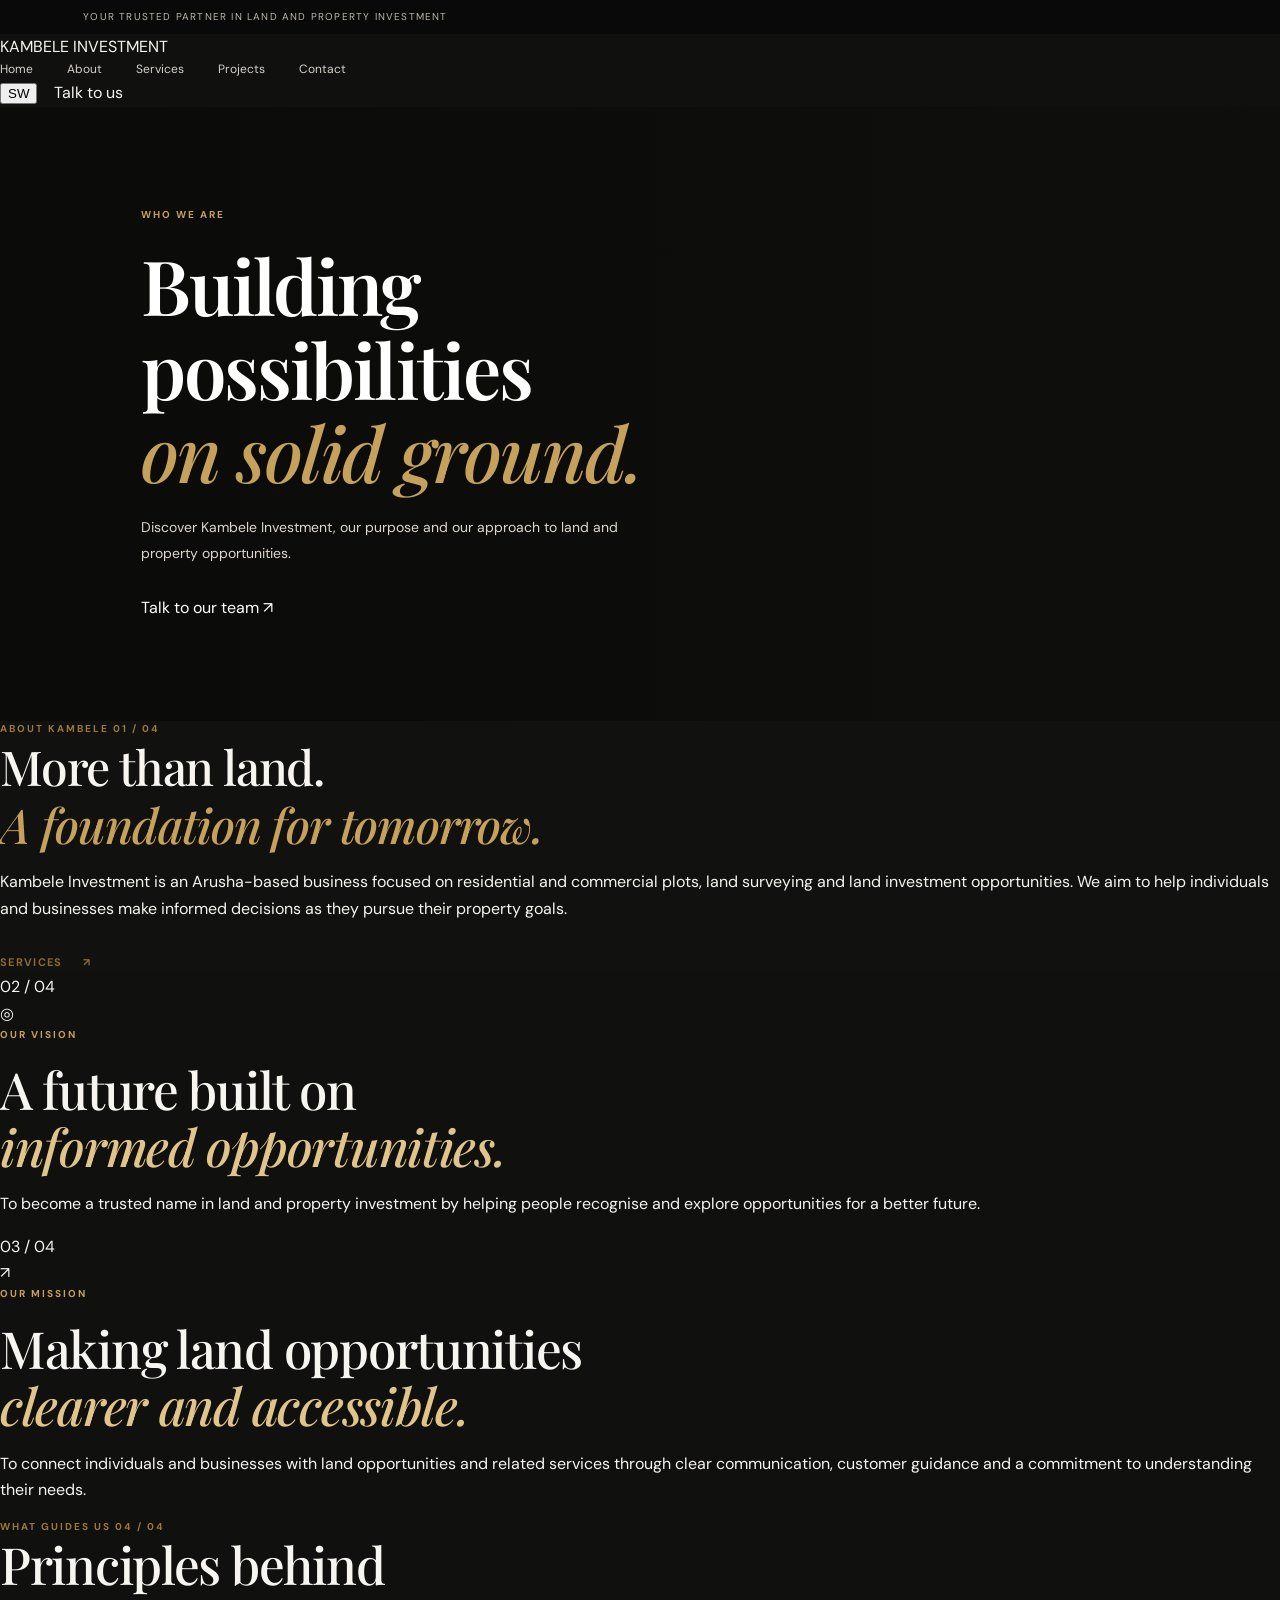
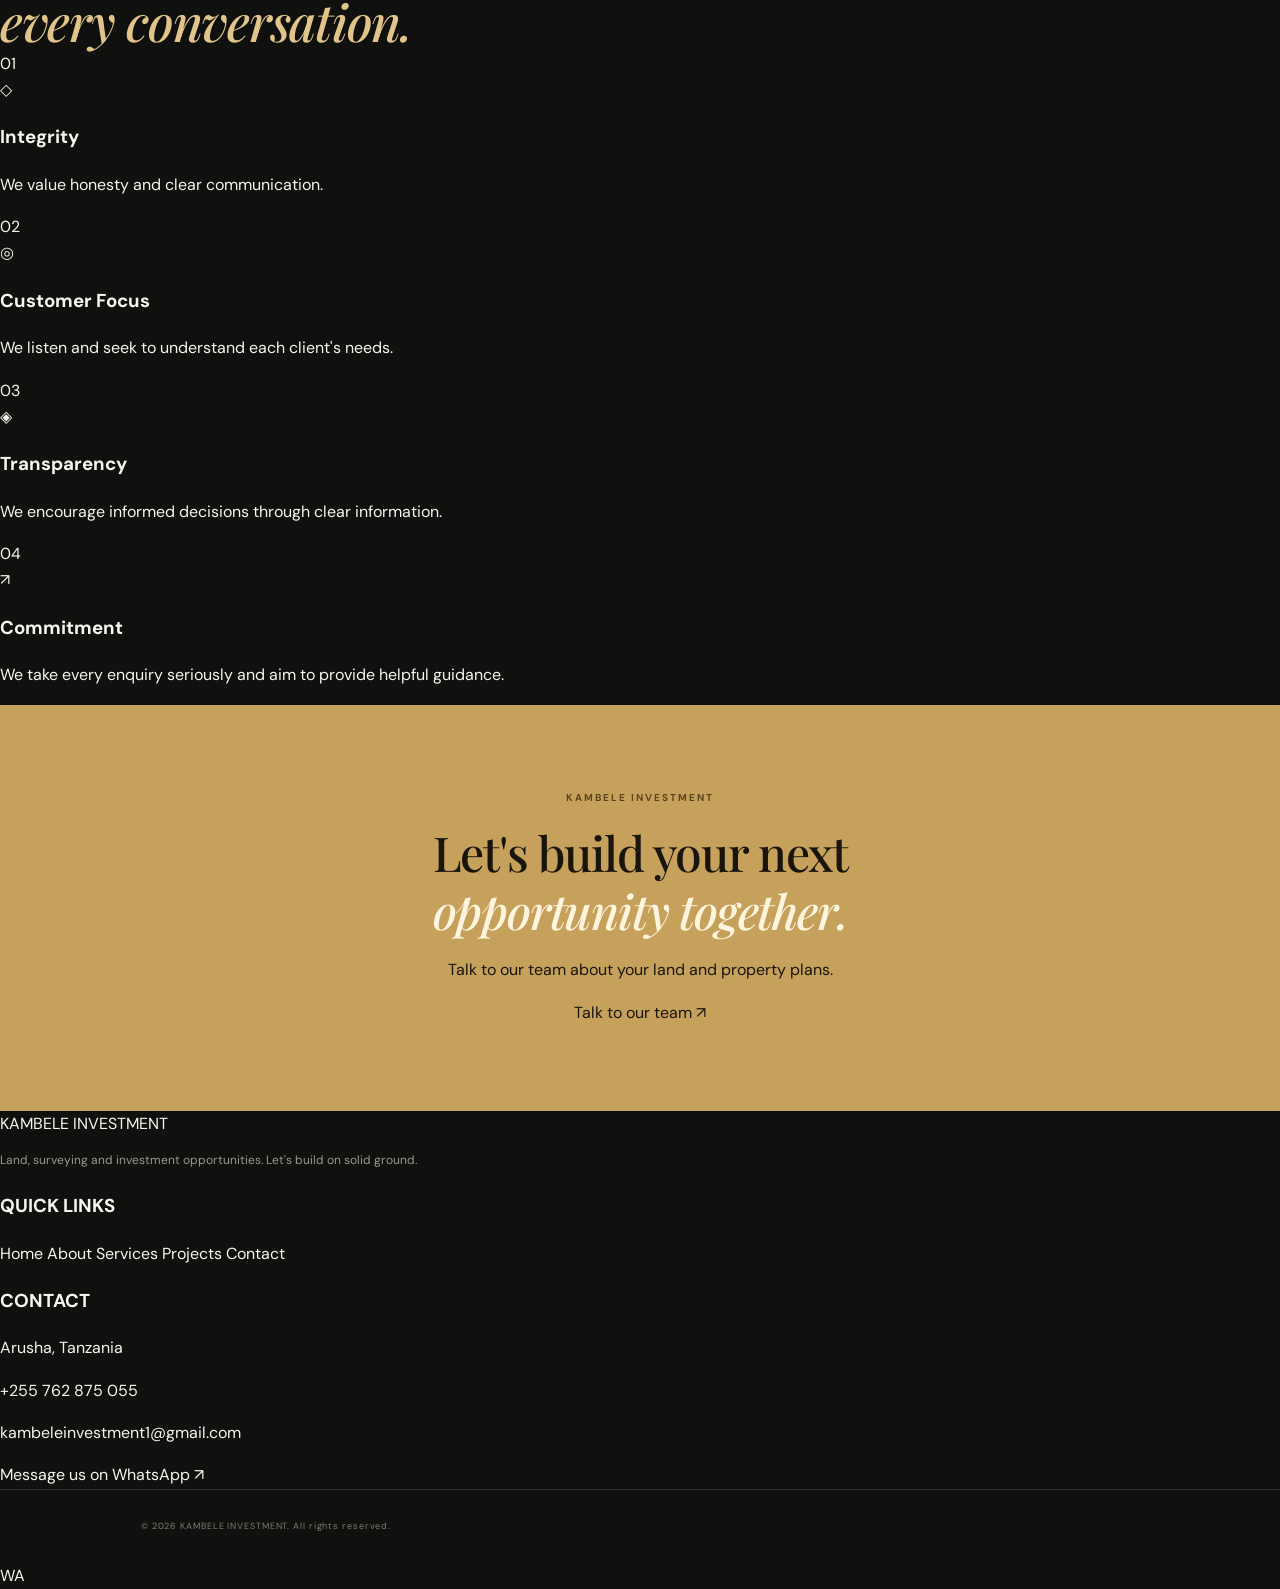
==== about.html @ 919b50ea "Create about.html" ====
<!DOCTYPE html>
<html lang="en">
<head>
  <meta charset="UTF-8">
  <meta name="viewport" content="width=device-width, initial-scale=1.0">

  <title>About Us | Kambele Investment</title>
  <meta name="description" content="Learn about Kambele Investment, our vision, mission and values in land and property investment in Tanzania.">

  <link rel="preconnect" href="https://fonts.googleapis.com">
  <link rel="preconnect" href="https://fonts.gstatic.com" crossorigin>
  <link href="https://fonts.googleapis.com/css2?family=DM+Sans:wght@400;500;600;700&family=Playfair+Display:ital,wght@0,500;0,600;0,700;1,500;1,600&display=swap" rel="stylesheet">

  <link rel="stylesheet" href="style.css">
</head>

<body>

  <!-- ANNOUNCEMENT -->
  <div class="announcement">
    <p data-i18n="announcement">Your trusted partner in land and property investment</p>
  </div>

  <!-- HEADER -->
  <header class="header">
    <div class="container header-inner">

      <a href="index.html" class="logo">
        KAMBELE<span> INVESTMENT</span>
      </a>

      <button class="menu-toggle" aria-label="Open navigation" aria-expanded="false">
        <span></span>
        <span></span>
        <span></span>
      </button>

      <nav class="nav">
        <a href="index.html" data-i18n="navHome">Home</a>
        <a href="about.html" class="active" data-i18n="navAbout">About</a>
        <a href="services.html" data-i18n="navServices">Services</a>
        <a href="projects.html" data-i18n="navProjects">Projects</a>
        <a href="contact.html" data-i18n="navContact">Contact</a>
      </nav>

      <div class="header-actions">
        <button id="languageToggle" class="language-toggle">SW</button>
        <a href="https://wa.me/255762875055" class="btn btn-gold" data-i18n="headerCta">Talk to us</a>
      </div>

    </div>
  </header>


  <main>

    <!-- ABOUT HERO -->
    <section class="projects-hero about-hero">
      <div class="projects-hero-overlay"></div>

      <div class="projects-hero-content">
        <p class="gold-label" data-i18n="aboutHeroLabel">WHO WE ARE</p>

        <h1 data-i18n="aboutHeroTitle">
          Building possibilities<br><em>on solid ground.</em>
        </h1>

        <p data-i18n="aboutHeroText">
          Discover Kambele Investment, our purpose and our approach to land and property opportunities.
        </p>

        <a href="#about-intro" class="btn btn-gold" data-i18n="aboutCtaButton">
          Talk to our team ↗
        </a>
      </div>
    </section>


    <!-- INTRODUCTION -->
    <section class="projects-intro about-intro" id="about-intro">
      <div class="container">

        <div class="section-kicker">
          <span data-i18n="aboutIntroLabel">ABOUT KAMBELE</span>
          <span>01 / 04</span>
        </div>

        <div class="about-intro-grid">

          <div class="about-intro-heading">
            <h2 data-i18n="aboutIntroTitle">
              More than land.<br><em>A foundation for tomorrow.</em>
            </h2>
          </div>

          <div class="about-intro-copy">
            <p data-i18n="aboutIntroText">
              Kambele Investment is an Arusha-based business focused on residential and commercial plots, land surveying and land investment opportunities. We aim to help individuals and businesses make informed decisions as they pursue their property goals.
            </p>

            <a href="services.html" class="text-link">
              <span data-i18n="navServices">Explore our services</span> ↗
            </a>
          </div>

        </div>
      </div>
    </section>


    <!-- VISION & MISSION -->
    <section class="about-purpose">
      <div class="container">

        <div class="about-purpose-grid">

          <article class="about-purpose-card vision-card">
            <span class="about-number">02 / 04</span>

            <div class="about-icon">◎</div>

            <p class="gold-label" data-i18n="aboutVisionLabel">OUR VISION</p>

            <h2 data-i18n="aboutVisionTitle">
              A future built on<br><em>informed opportunities.</em>
            </h2>

            <p data-i18n="aboutVisionText">
              To become a trusted name in land and property investment by helping people recognise and explore opportunities for a better future.
            </p>
          </article>


          <article class="about-purpose-card mission-card">
            <span class="about-number">03 / 04</span>

            <div class="about-icon">↗</div>

            <p class="gold-label" data-i18n="aboutMissionLabel">OUR MISSION</p>

            <h2 data-i18n="aboutMissionTitle">
              Making land opportunities<br><em>clearer and accessible.</em>
            </h2>

            <p data-i18n="aboutMissionText">
              To connect individuals and businesses with land opportunities and related services through clear communication, customer guidance and a commitment to understanding their needs.
            </p>
          </article>

        </div>
      </div>
    </section>


    <!-- CORE VALUES -->
    <section class="about-values">
      <div class="container">

        <div class="section-kicker">
          <span data-i18n="aboutValuesLabel">WHAT GUIDES US</span>
          <span>04 / 04</span>
        </div>

        <div class="about-values-heading">
          <h2 data-i18n="aboutValuesTitle">
            Principles behind<br><em>every conversation.</em>
          </h2>
        </div>

        <div class="about-values-grid">

          <article class="about-value-card">
            <span class="value-index">01</span>
            <div class="value-symbol">◇</div>
            <h3 data-i18n="valueIntegrity">Integrity</h3>
            <p data-i18n="valueIntegrityText">
              We value honesty and clear communication.
            </p>
          </article>

          <article class="about-value-card">
            <span class="value-index">02</span>
            <div class="value-symbol">◎</div>
            <h3 data-i18n="valueCustomer">Customer Focus</h3>
            <p data-i18n="valueCustomerText">
              We listen and seek to understand each client's needs.
            </p>
          </article>

          <article class="about-value-card">
            <span class="value-index">03</span>
            <div class="value-symbol">◈</div>
            <h3 data-i18n="valueTransparency">Transparency</h3>
            <p data-i18n="valueTransparencyText">
              We encourage informed decisions through clear information.
            </p>
          </article>

          <article class="about-value-card">
            <span class="value-index">04</span>
            <div class="value-symbol">↗</div>
            <h3 data-i18n="valueCommitment">Commitment</h3>
            <p data-i18n="valueCommitmentText">
              We take every enquiry seriously and aim to provide helpful guidance.
            </p>
          </article>

        </div>
      </div>
    </section>


    <!-- CTA -->
    <section class="projects-cta about-cta">
      <div class="container">

        <div class="projects-cta-content">
          <p class="gold-label">KAMBELE INVESTMENT</p>

          <h2 data-i18n="aboutCtaTitle">
            Let's build your next<br><em>opportunity together.</em>
          </h2>

          <p data-i18n="aboutCtaText">
            Talk to our team about your land and property plans.
          </p>

          <a href="https://wa.me/255762875055" class="btn btn-gold" data-i18n="aboutCtaButton">
            Talk to our team ↗
          </a>
        </div>

      </div>
    </section>

  </main>


  <!-- FOOTER -->
  <footer class="footer">
    <div class="container footer-grid">

      <div class="footer-brand">
        <a href="index.html" class="logo">
          KAMBELE<span> INVESTMENT</span>
        </a>

        <p data-i18n="footerDescription">
          Land, surveying and investment opportunities. Let's build on solid ground.
        </p>
      </div>

      <div class="footer-links">
        <h3 data-i18n="quickLinks">QUICK LINKS</h3>
        <a href="index.html" data-i18n="navHome">Home</a>
        <a href="about.html" data-i18n="navAbout">About</a>
        <a href="services.html" data-i18n="navServices">Services</a>
        <a href="projects.html" data-i18n="navProjects">Projects</a>
        <a href="contact.html" data-i18n="navContact">Contact</a>
      </div>

      <div class="footer-contact">
        <h3 data-i18n="contactHeading">CONTACT</h3>
        <p>Arusha, Tanzania</p>
        <p>+255 762 875 055</p>
        <p>kambeleinvestment1@gmail.com</p>
        <a href="https://wa.me/255762875055" data-i18n="footerWhatsApp">
          Message us on WhatsApp ↗
        </a>
      </div>

    </div>

    <div class="container footer-bottom">
      <p>© <span id="year"></span> KAMBELE INVESTMENT. <span data-i18n="copyright">All rights reserved.</span></p>
    </div>
  </footer>


  <!-- FLOATING WHATSAPP -->
  <a href="https://wa.me/255762875055" class="whatsapp-float" target="_blank" rel="noopener" aria-label="Chat on WhatsApp">
    <span>WA</span>
  </a>

  <script src="script.js"></script>

</body>
</html>
---- style.css ----
:root {
  --black: #10100f;
  --black2: #171715;
  --gold: #c6a15b;
  --gold-light: #e0c48a;
  --white: #f7f5f0;
  --muted: #a7a49d;
  --line: rgba(255,255,255,.13);
  --serif: "Playfair Display", Georgia, serif;
  --sans: "DM Sans", Arial, sans-serif;
}

* {
  box-sizing: border-box;
}

html {
  scroll-behavior: smooth;
}

body {
  margin: 0;
  background: var(--black);
  color: var(--white);
  font-family: var(--sans);
  line-height: 1.65;
}

a {
  color: inherit;
  text-decoration: none;
}

.announcement {
  height: 34px;
  background: #090909;
  color: #bdb8ad;
  display: flex;
  justify-content: space-between;
  align-items: center;
  padding: 0 6.5%;
  font-size: 10px;
  letter-spacing: .12em;
  text-transform: uppercase;
}

.site-header {
  height: 88px;
  padding: 0 6.5%;
  display: flex;
  align-items: center;
  justify-content: space-between;
  background: rgba(16,16,15,.96);
  position: sticky;
  top: 0;
  z-index: 20;
  border-bottom: 1px solid var(--line);
  backdrop-filter: blur(12px);
}

.brand {
  display: flex;
  align-items: center;
  gap: 11px;
}

.brand-mark {
  font-family: var(--serif);
  font-size: 39px;
  line-height: 1;
  color: var(--gold);
  border: 1px solid rgba(198,161,91,.65);
  width: 49px;
  height: 49px;
  display: grid;
  place-items: center;
}

.brand-mark span {
  color: var(--white);
}

.brand-name {
  font-size: 13px;
  font-weight: 700;
  letter-spacing: .18em;
  line-height: 1.3;
}

.brand-name small {
  display: block;
  font-size: 9px;
  font-weight: 500;
  letter-spacing: .36em;
  color: var(--gold);
  margin-top: 4px;
}

.nav {
  display: flex;
  gap: 34px;
}

.nav a {
  font-size: 12px;
  color: #d5d1c8;
  transition: .25s;
}

.nav a:hover {
  color: var(--gold);
}

.header-actions {
  display: flex;
  align-items: center;
  gap: 17px;
}

.lang-switch {
  background: transparent;
  border: 1px solid rgba(198,161,91,.7);
  color: var(--gold-light);
  width: 39px;
  height: 37px;
  cursor: pointer;
}

.button {
  display: inline-flex;
  align-items: center;
  justify-content: center;
  padding: 14px 23px;
  font-size: 11px;
  letter-spacing: .08em;
  text-transform: uppercase;
  font-weight: 700;
  transition: .25s;
  border: 1px solid transparent;
}

.button-gold {
  background: var(--gold);
  color: #17130b;
}

.button-gold:hover {
  background: var(--gold-light);
  transform: translateY(-2px);
}

.button-outline {
  border-color: rgba(255,255,255,.55);
  color: white;
}

.button-outline:hover {
  border-color: var(--gold);
  color: var(--gold);
}

.button-dark {
  background: var(--black);
  color: var(--gold-light);
}

.menu-toggle {
  display: none;
  background: none;
  border: 0;
  color: white;
  font-size: 25px;
}

/* HERO */

.hero {
  min-height: 690px;
  height: calc(100vh - 122px);
  max-height: 850px;
  position: relative;
  display: flex;
  align-items: center;
  padding: 0 11%;
  background:
    #26251f
    url("https://images.unsplash.com/photo-1500382017468-9049fed747ef?auto=format&fit=crop&w=2200&q=85")
    center 54%/cover no-repeat;
}

.hero-overlay {
  position: absolute;
  inset: 0;
  background:
    linear-gradient(90deg,rgba(9,10,8,.91),rgba(9,10,8,.12)),
    linear-gradient(0deg,rgba(9,10,8,.4),transparent);
}

.hero-content {
  position: relative;
  z-index: 1;
  max-width: 690px;
}

.eyebrow,
.gold-label,
.section-kicker {
  font-size: 10px;
  letter-spacing: .2em;
  color: var(--gold);
  font-weight: 700;
}

.eyebrow {
  display: flex;
  align-items: center;
  gap: 12px;
}

.eyebrow span {
  height: 1px;
  width: 32px;
  background: var(--gold);
}

h1, h2 {
  font-family: var(--serif);
  font-weight: 500;
  line-height: 1.12;
  letter-spacing: -.025em;
}

h1 {
  font-size: clamp(48px,6.1vw,82px);
  margin: 25px 0 20px;
}

h1 em, h2 em {
  font-weight: 500;
  color: var(--gold-light);
}

.hero-copy {
  max-width: 470px;
  color: #d0cec8;
  font-size: 15px;
  line-height: 1.9;
}

.hero-buttons {
  display: flex;
  gap: 13px;
  margin-top: 33px;
}

.hero-note {
  display: flex;
  align-items: center;
  gap: 12px;
  margin-top: 70px;
  color: #c4c0b7;
  font-size: 10px;
  letter-spacing: .1em;
  text-transform: uppercase;
}

.note-line {
  width: 42px;
  height: 1px;
  background: var(--gold);
}

.hero-side-label {
  position: absolute;
  right: 4%;
  top: 50%;
  writing-mode: vertical-rl;
  transform: translateY(-50%);
  font-size: 9px;
  letter-spacing: .2em;
  color: rgba(255,255,255,.7);
}

/* GENERAL SECTIONS */

.section-pad {
  padding: 105px 11%;
}

.intro {
  background: #f1eee7;
  color: #191916;
}

.section-kicker {
  color: #9c783a;
}

.intro-grid {
  display: grid;
  grid-template-columns: 1.15fr .85fr;
  gap: 8%;
  margin-top: 33px;
}

.gold-label {
  margin: 0 0 17px;
}

h2 {
  font-size: clamp(36px,4vw,55px);
  margin: 0;
}

.intro h2 em {
  color: #a9823f;
}

.intro-text {
  padding-top: 26px;
  color: #5e5b54;
  font-size: 14px;
  line-height: 2;
}

.text-link {
  display: inline-flex;
  gap: 20px;
  align-items: center;
  margin-top: 15px;
  color: #8e6a2e;
  font-size: 11px;
  text-transform: uppercase;
  letter-spacing: .12em;
  font-weight: 700;
}

.values-strip {
  display: grid;
  grid-template-columns: repeat(3,1fr);
  border-top: 1px solid #d3cec2;
  margin-top: 74px;
  padding-top: 24px;
}

.values-strip div {
  display: flex;
  gap: 17px;
  align-items: center;
}

.values-strip strong {
  font: 24px var(--serif);
  color: #a9823f;
}

.values-strip span {
  font-size: 11px;
  color: #555249;
}

/* SERVICES */

.services {
  background: #151513;
}

.section-heading {
  display: flex;
  justify-content: space-between;
  align-items: end;
  gap: 30px;
  margin-bottom: 48px;
}

.section-heading .section-kicker {
  margin-bottom: 32px;
}

.heading-aside {
  max-width: 270px;
  color: #aaa69d;
  font-size: 13px;
  line-height: 1.9;
}

.service-grid {
  display: grid;
  grid-template-columns: repeat(4,1fr);
  border-top: 1px solid var(--line);
  border-bottom: 1px solid var(--line);
}

.service-card {
  position: relative;
  padding: 32px 25px 28px 0;
  min-height: 285px;
  border-right: 1px solid var(--line);
  transition: .3s;
}

.service-card:not(:first-child) {
  padding-left: 25px;
}

.service-card:last-child {
  border-right: 0;
}

.service-card:hover {
  background: rgba(198,161,91,.055);
  transform: translateY(-5px);
}

.service-number {
  font-size: 10px;
  color: var(--gold);
}

.service-icon {
  font-size: 31px;
  color: var(--gold);
  margin: 25px 0 18px;
}

.service-card h3 {
  font: 21px var(--serif);
  font-weight: 500;
  margin: 0 0 12px;
}

.service-card p {
  font-size: 12px;
  color: #aaa69d;
  line-height: 1.8;
}

.service-card>a {
  position: absolute;
  bottom: 25px;
  right: 23px;
  color: var(--gold);
  font-size: 22px;
}

/* PROJECTS */

.feature {
  display: grid;
  grid-template-columns: 1fr 1fr;
  gap: 9%;
  align-items: center;
  background: #e9e5dc;
  color: #1a1915;
}

.feature-image {
  height: 510px;
  position: relative;
  background:
    url("https://images.unsplash.com/photo-1500382017468-9049fed747ef?auto=format&fit=crop&w=1200&q=85")
    center/cover no-repeat;
}

.image-caption {
  position: absolute;
  bottom: 0;
  left: 0;
  right: 0;
  background: rgba(15,15,13,.88);
  padding: 17px 20px;
  display: flex;
  justify-content: space-between;
  font-size: 9px;
  color: #eee;
}

.image-caption b {
  color: var(--gold);
}

.feature h2 em {
  color: #a9823f;
}

.feature-content>p:not(.gold-label):not(.small-note) {
  font-size: 13px;
  color: #656158;
  line-height: 2;
  margin: 22px 0;
}

.small-note {
  font-size: 10px;
  color: #777166;
}

/* WHY US */

.why {
  background: #11110f;
}

.why-grid {
  display: grid;
  grid-template-columns: 1fr 1fr;
  gap: 10%;
  margin-top: 25px;
}

.why-list>div {
  display: flex;
  gap: 24px;
  border-bottom: 1px solid var(--line);
  padding: 22px 0;
}

.why-list>div>span {
  font: 20px var(--serif);
  color: var(--gold);
}

.why-list h3 {
  font: 19px var(--serif);
  font-weight: 500;
  margin: 0 0 7px;
}

.why-list p {
  font-size: 12px;
  color: #aaa69d;
  margin: 0;
  line-height: 1.8;
}

/* CTA */

.cta-band {
  padding: 65px 11%;
  background: var(--gold);
  color: #19150d;
  display: flex;
  align-items: center;
  justify-content: space-between;
  gap: 30px;
}

.cta-band .gold-label {
  color: #5b431b;
}

.cta-band h2 {
  font-size: clamp(30px,3.6vw,46px);
}

footer {
  background: var(--black);
}

.footer-main {
  padding: 75px 11% 60px;
  display: grid;
  grid-template-columns: 1.5fr .8fr 1.25fr 1fr;
  gap: 45px;
}

.footer-brand p,
.footer-col p {
  font-size: 12px;
  color: #9c988e;
  line-height: 1.9;
}

.footer-col {
  display: flex;
  flex-direction: column;
  align-items: flex-start;
  gap: 12px;
}

.footer-col h4 {
  font-size: 9px;
  letter-spacing: .18em;
  color: var(--gold);
}

.footer-col a,
.footer-col span {
  font-size: 11px;
  color: #c5c1b8;
}

.footer-whatsapp {
  color: var(--gold) !important;
}

.footer-bottom {
  border-top: 1px solid var(--line);
  padding: 20px 11%;
  display: flex;
  justify-content: space-between;
  color: #817d74;
  font-size: 9px;
  letter-spacing: .1em;
}

.floating-whatsapp {
  position: fixed;
  right: 23px;
  bottom: 22px;
  z-index: 30;
  width: 52px;
  height: 52px;
  border-radius: 50%;
  background: #b9944d;
  color: #15120c;
  display: grid;
  place-items: center;
  font-size: 25px;
}

/* MOBILE */

@media(max-width:1000px) {
  .nav { gap: 18px; }
  .section-pad { padding-left: 7%; padding-right: 7%; }
  .service-grid { grid-template-columns: repeat(2,1fr); }
  .footer-main { grid-template-columns: 1fr 1fr 1fr; }
}

@media(max-width:720px) {
  .site-header { height: 73px; padding: 0 5%; }

  .menu-toggle {
    display: block;
    margin-left: auto;
    margin-right: 15px;
  }

  .nav {
    display: none;
    position: absolute;
    top: 73px;
    left: 0;
    right: 0;
    background: #151513;
    padding: 20px 6%;
    flex-direction: column;
  }

  .nav.open { display: flex; }

  .header-cta { display: none; }

  .hero {
    height: 690px;
    min-height: 600px;
    padding: 0 7%;
    background-position: 58% center;
  }

  .hero-side-label { display: none; }

  .section-pad { padding: 75px 7%; }

  .intro-grid,
  .why-grid,
  .feature {
    grid-template-columns: 1fr;
    gap: 28px;
  }

  .values-strip {
    margin-top: 45px;
    gap: 18px;
  }

  .values-strip div {
    flex-direction: column;
    align-items: flex-start;
  }

  .section-heading { display: block; }

  .service-card {
    padding: 24px 13px 45px 0;
    min-height: 270px;
  }

  .service-card:not(:first-child) { padding-left: 13px; }

  .feature-image {
    height: 330px;
    order: 2;
  }

  .feature-content { order: 1; }

  .cta-band {
    padding: 48px 7%;
    display: block;
  }

  .cta-band .button { margin-top: 25px; }

  .footer-main {
    padding: 55px 7%;
    grid-template-columns: 1fr 1fr;
    gap: 35px 20px;
  }

  .footer-brand { grid-column: 1/-1; }

  .footer-bottom {
    padding: 18px 7%;
    gap: 15px;
    flex-wrap: wrap;
  }
}

@media(max-width:390px) {
  .service-grid { grid-template-columns: 1fr; }
  .service-card {
    padding: 24px 0 48px;
    border-right: 0;
  }
  .hero-buttons {
    flex-direction: column;
    align-items: flex-start;
  }
}

.projects-hero {
  min-height: 520px;
  padding: 100px 11%;
  position: relative;
  display: flex;
  align-items: center;
  color: white;
  background:
    url("https://images.unsplash.com/photo-1500382017468-9049fed747ef?auto=format&fit=crop&w=1800&q=85")
    center/cover no-repeat;
}

.projects-hero-overlay {
  position: absolute;
  inset: 0;
  background: linear-gradient(90deg, rgba(10,10,9,.88), rgba(10,10,9,.25));
}

.projects-hero-content {
  position: relative;
  max-width: 650px;
}

.projects-hero h1 {
  font: 600 clamp(45px, 6vw, 76px)/1.1 var(--serif);
  margin: 20px 0;
}

.projects-hero h1 em,
.projects-intro h2 em,
.location-info h3 em,
.projects-cta h2 em {
  color: var(--gold);
}

.projects-hero-content>p:not(.gold-label) {
  max-width: 520px;
  color: #ddd8ce;
  font-size: 14px;
  line-height: 1.9;
  margin-bottom: 28px;
}

.projects-intro {
  background: #11110f;
}

.projects-intro-grid {
  display: grid;
  grid-template-columns: 1fr 1fr;
  gap: 10%;
  align-items: center;
}

.projects-intro h2,
.locations-section h2,
.projects-cta h2 {
  font: 500 clamp(32px, 4vw, 48px)/1.2 var(--serif);
}

.projects-intro-grid>p {
  color: #aaa69d;
  font-size: 13px;
  line-height: 2;
}

.locations-section {
  background: #e9e5dc;
  color: #191815;
}

.location-grid {
  display: grid;
  grid-template-columns: repeat(3, 1fr);
  gap: 28px;
  margin-top: 45px;
}

.location-card {
  background: #f4f1eb;
  border: 1px solid rgba(0,0,0,.08);
  transition: .3s;
}

.location-card:hover {
  transform: translateY(-7px);
  box-shadow: 0 15px 35px rgba(0,0,0,.1);
}

.location-photo {
  height: 230px;
  position: relative;
  background-position: center;
  background-size: cover;
}

.location-photo:after {
  content: "";
  position: absolute;
  inset: 0;
  background: linear-gradient(0deg, rgba(0,0,0,.45), transparent);
}

.location-photo span {
  position: absolute;
  z-index: 1;
  bottom: 15px;
  left: 18px;
  color: white;
  font: 24px var(--serif);
}

.location-kisongo {
  background-image: url("https://images.unsplash.com/photo-1500382017468-9049fed747ef?auto=format&fit=crop&w=800&q=80");
}

.location-majiyachai {
  background-image: url("https://images.unsplash.com/photo-1472396961693-142e6e269027?auto=format&fit=crop&w=800&q=80");
}

.location-kikatiti {
  background-image: url("https://images.unsplash.com/photo-1441974231531-c6227db76b6e?auto=format&fit=crop&w=800&q=80");
}

.location-muriet {
  background-image: url("https://images.unsplash.com/photo-1500530855697-b586d89ba3ee?auto=format&fit=crop&w=800&q=80");
}

.location-bomangombe {
  background-image: url("https://images.unsplash.com/photo-1464822759023-fed622ff2c3b?auto=format&fit=crop&w=800&q=80");
}

.location-moshi {
  background-image: url("https://images.unsplash.com/photo-1464278533981-50106e6176b1?auto=format&fit=crop&w=800&q=80");
}

.location-info {
  padding: 24px;
}

.location-info>p {
  color: #9a773c;
  font-size: 9px;
  letter-spacing: .15em;
}

.location-info h3 {
  font: 24px var(--serif);
  margin: 10px 0 20px;
}

.location-info a {
  font-size: 11px;
  color: #947039;
  border-bottom: 1px solid #c7ae80;
  padding-bottom: 5px;
}

.availability-note {
  font-size: 11px;
  line-height: 1.8;
  color: #716b60;
  margin-top: 30px;
}

.projects-cta {
  padding: 85px 7%;
  text-align: center;
  background: var(--gold);
  color: #19150d;
}

.projects-cta h2 {
  margin: 18px 0;
}

.projects-cta h2 em {
  color: #fff5df;
}

.projects-cta>p:not(.gold-label) {
  font-size: 13px;
  margin: 0 auto 25px;
  max-width: 500px;
  line-height: 1.8;
}

.projects-cta .gold-label {
  color: #5b431b;
}

@media(max-width: 900px) {
  .location-grid {
    grid-template-columns: repeat(2, 1fr);
  }
}

@media(max-width: 720px) {
  .projects-hero {
    min-height: 480px;
    padding: 80px 7%;
  }

  .projects-intro-grid {
    grid-template-columns: 1fr;
    gap: 20px;
  }

  .location-grid {
    grid-template-columns: 1fr;
  }

  .location-photo {
    height: 250px;
  }
}
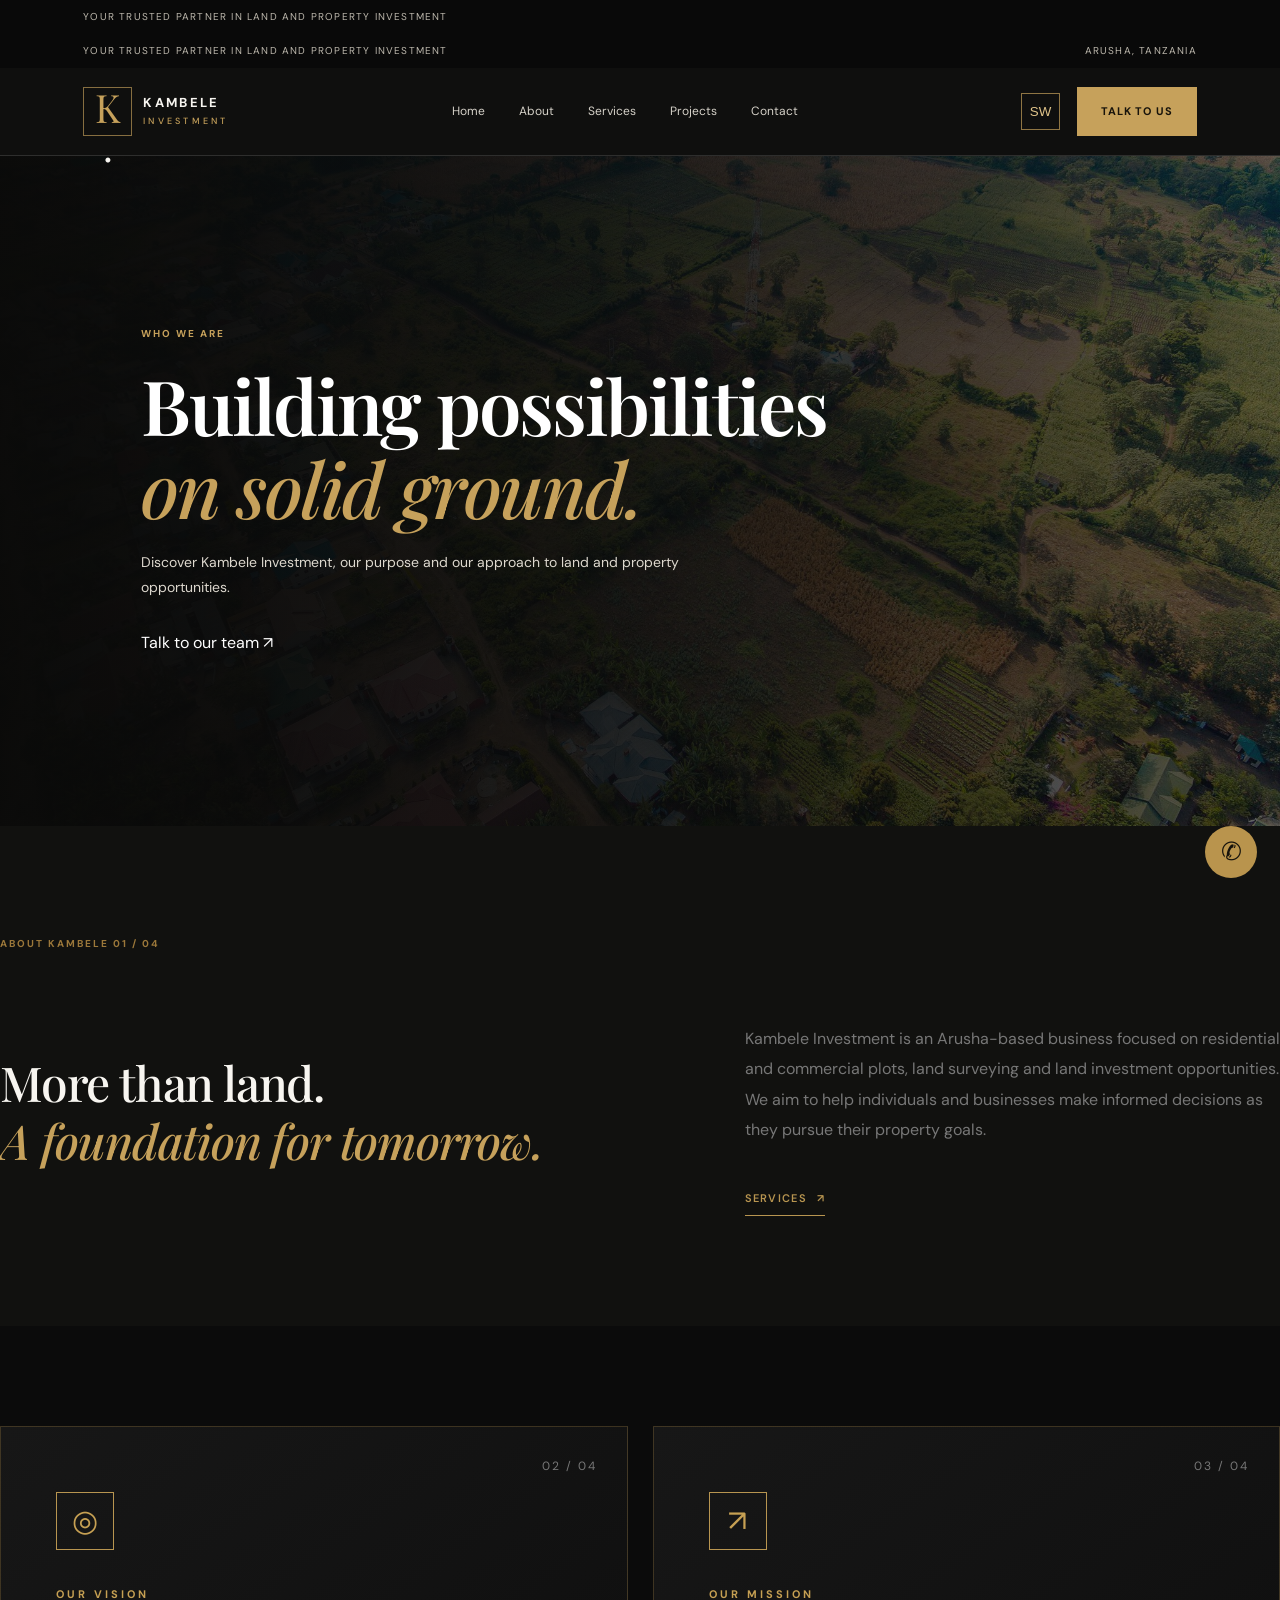
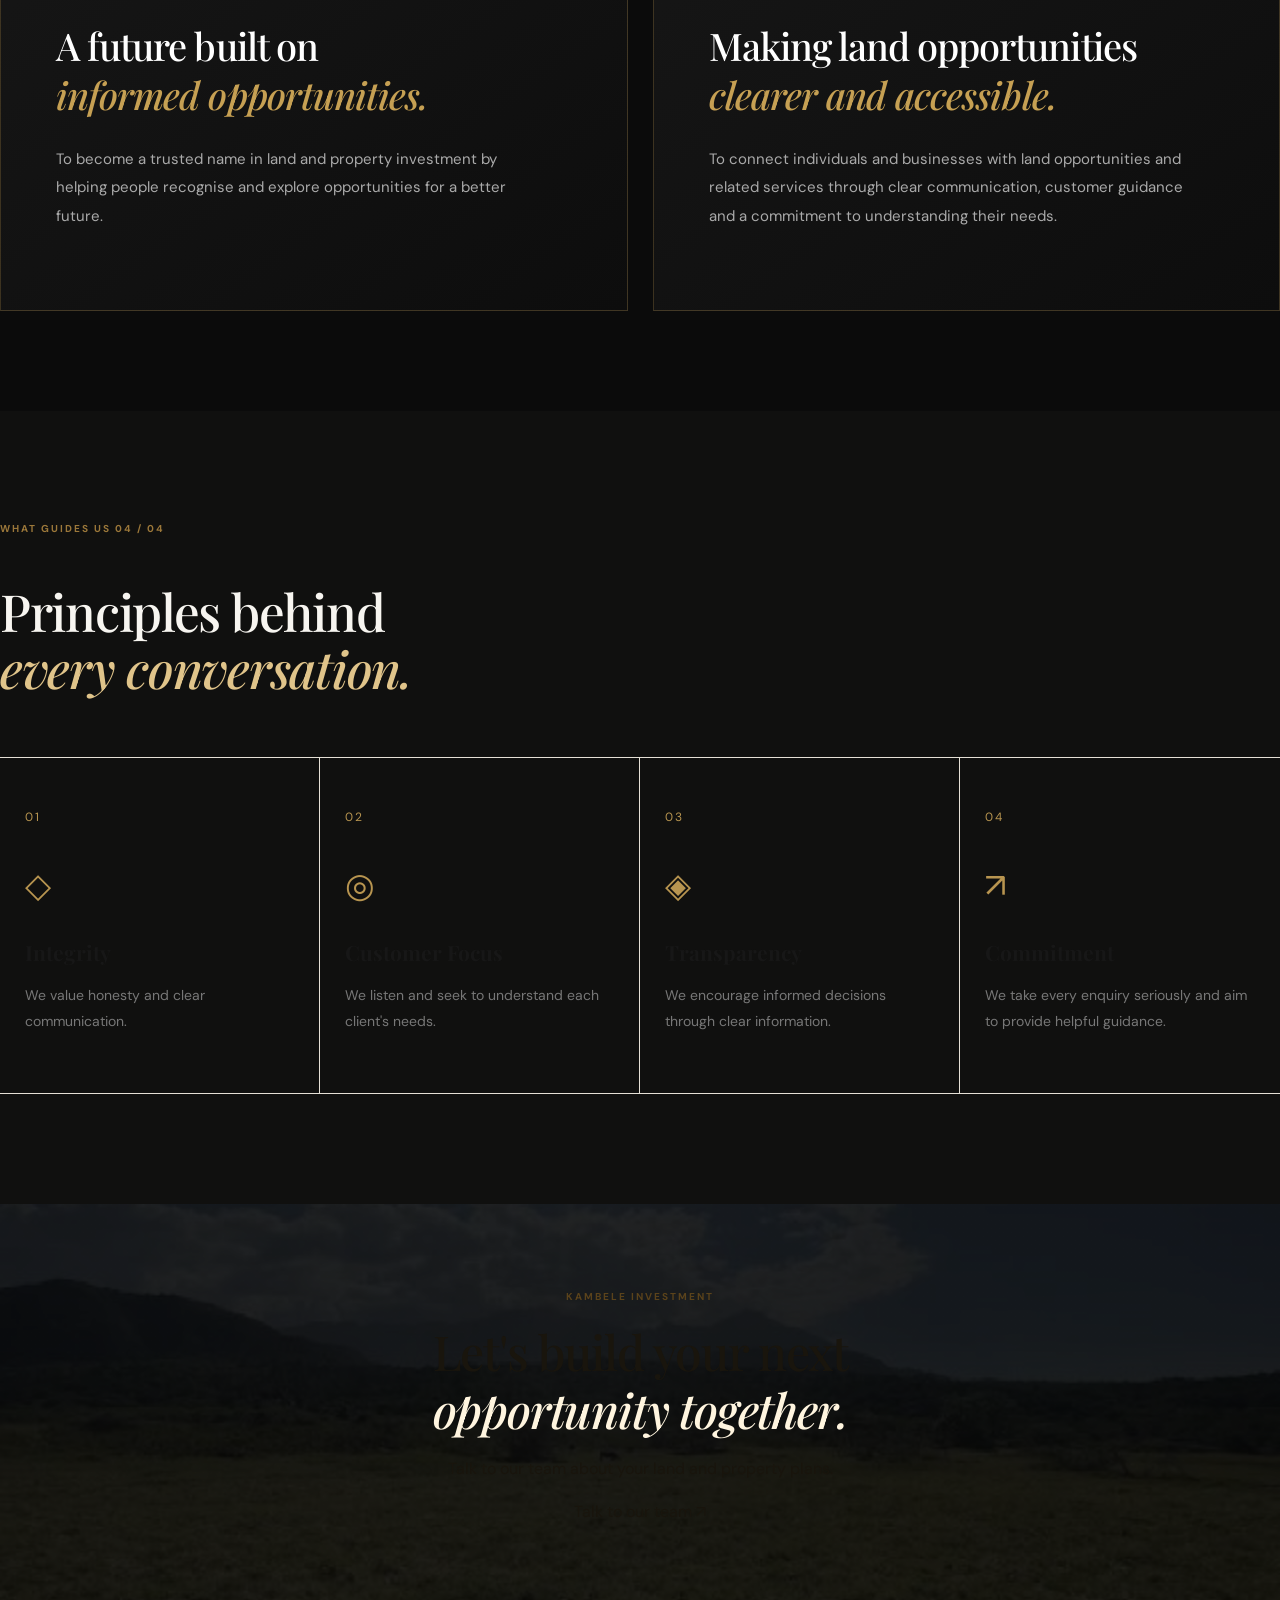
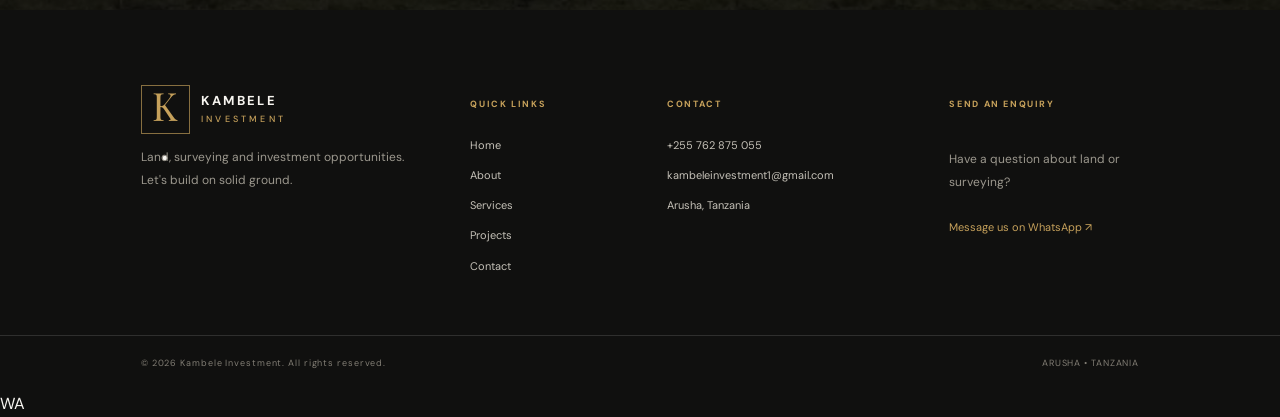
==== commit d65b0d21: "Update about.html" ====
--- a/about.html
+++ b/about.html
@@ -21,35 +21,55 @@
     <p data-i18n="announcement">Your trusted partner in land and property investment</p>
   </div>
 
-  <!-- HEADER -->
-  <header class="header">
-    <div class="container header-inner">
-
-      <a href="index.html" class="logo">
-        KAMBELE<span> INVESTMENT</span>
-      </a>
-
-      <button class="menu-toggle" aria-label="Open navigation" aria-expanded="false">
-        <span></span>
-        <span></span>
-        <span></span>
-      </button>
-
-      <nav class="nav">
-        <a href="index.html" data-i18n="navHome">Home</a>
-        <a href="about.html" class="active" data-i18n="navAbout">About</a>
-        <a href="services.html" data-i18n="navServices">Services</a>
-        <a href="projects.html" data-i18n="navProjects">Projects</a>
-        <a href="contact.html" data-i18n="navContact">Contact</a>
-      </nav>
-
-      <div class="header-actions">
-        <button id="languageToggle" class="language-toggle">SW</button>
-        <a href="https://wa.me/255762875055" class="btn btn-gold" data-i18n="headerCta">Talk to us</a>
-      </div>
-
-    </div>
-  </header>
+
+<!-- ANNOUNCEMENT BAR -->
+<div class="announcement">
+  <span data-i18n="announcement">
+    Your trusted partner in land and property investment
+  </span>
+  <span>Arusha, Tanzania</span>
+</div>
+
+<!-- HEADER -->
+<header class="site-header">
+
+  <a class="brand" href="index.html">
+    <span class="brand-mark">K<span>.</span></span>
+
+    <span class="brand-name">
+      KAMBELE
+      <small>INVESTMENT</small>
+    </span>
+  </a>
+
+  <button class="menu-toggle"
+          aria-label="Open navigation"
+          aria-expanded="false">
+    ☰
+  </button>
+
+  <nav class="nav">
+    <a href="index.html" data-i18n="navHome">Home</a>
+    <a href="about.html" data-i18n="navAbout">About</a>
+    <a href="services.html" data-i18n="navServices">Services</a>
+    <a href="projects.html" data-i18n="navProjects">Projects</a>
+    <a href="contact.html" data-i18n="navContact">Contact</a>
+  </nav>
+
+  <div class="header-actions">
+    <button class="lang-switch" id="languageToggle">SW</button>
+
+    <a class="button button-gold header-cta"
+       href="https://wa.me/255762875055"
+       target="_blank"
+       rel="noopener"
+       data-i18n="headerCta">
+      Talk to us
+    </a>
+  </div>
+
+</header>
+
 
 
   <main>
@@ -236,45 +256,83 @@
   </main>
 
 
-  <!-- FOOTER -->
-  <footer class="footer">
-    <div class="container footer-grid">
-
-      <div class="footer-brand">
-        <a href="index.html" class="logo">
-          KAMBELE<span> INVESTMENT</span>
-        </a>
-
-        <p data-i18n="footerDescription">
-          Land, surveying and investment opportunities. Let's build on solid ground.
-        </p>
-      </div>
-
-      <div class="footer-links">
-        <h3 data-i18n="quickLinks">QUICK LINKS</h3>
-        <a href="index.html" data-i18n="navHome">Home</a>
-        <a href="about.html" data-i18n="navAbout">About</a>
-        <a href="services.html" data-i18n="navServices">Services</a>
-        <a href="projects.html" data-i18n="navProjects">Projects</a>
-        <a href="contact.html" data-i18n="navContact">Contact</a>
-      </div>
-
-      <div class="footer-contact">
-        <h3 data-i18n="contactHeading">CONTACT</h3>
-        <p>Arusha, Tanzania</p>
-        <p>+255 762 875 055</p>
-        <p>kambeleinvestment1@gmail.com</p>
-        <a href="https://wa.me/255762875055" data-i18n="footerWhatsApp">
-          Message us on WhatsApp ↗
-        </a>
-      </div>
-
+  
+<!-- FOOTER -->
+<footer id="contact">
+
+  <div class="footer-main">
+
+    <div class="footer-brand">
+      <a class="brand brand-light" href="index.html">
+        <span class="brand-mark">K<span>.</span></span>
+        <span class="brand-name">
+          KAMBELE
+          <small>INVESTMENT</small>
+        </span>
+      </a>
+
+      <p data-i18n="footerDescription">
+        Land, surveying and investment opportunities.
+        Let's build on solid ground.
+      </p>
     </div>
 
-    <div class="container footer-bottom">
-      <p>© <span id="year"></span> KAMBELE INVESTMENT. <span data-i18n="copyright">All rights reserved.</span></p>
+    <div class="footer-col">
+      <h4 data-i18n="quickLinks">QUICK LINKS</h4>
+      <a href="index.html" data-i18n="navHome">Home</a>
+      <a href="about.html" data-i18n="navAbout">About</a>
+      <a href="services.html" data-i18n="navServices">Services</a>
+      <a href="projects.html" data-i18n="navProjects">Projects</a>
+      <a href="contact.html" data-i18n="navContact">Contact</a>
     </div>
-  </footer>
+
+    <div class="footer-col">
+      <h4 data-i18n="contactHeading">CONTACT</h4>
+      <a href="https://wa.me/255762875055">+255 762 875 055</a>
+      <a href="mailto:kambeleinvestment1@gmail.com">
+        kambeleinvestment1@gmail.com
+      </a>
+      <span>Arusha, Tanzania</span>
+    </div>
+
+    <div class="footer-col">
+      <h4 data-i18n="enquiryHeading">SEND AN ENQUIRY</h4>
+      <p data-i18n="enquiryCopy">
+        Have a question about land or surveying?
+      </p>
+
+      <a class="footer-whatsapp"
+         href="https://wa.me/255762875055"
+         target="_blank"
+         rel="noopener"
+         data-i18n="footerWhatsApp">
+        Message us on WhatsApp ↗
+      </a>
+    </div>
+
+  </div>
+
+  <div class="footer-bottom">
+    <span>
+      © <span id="year"></span>
+      Kambele Investment.
+      <span data-i18n="copyright">All rights reserved.</span>
+    </span>
+
+    <span>ARUSHA • TANZANIA</span>
+  </div>
+
+</footer>
+
+<!-- FLOATING WHATSAPP -->
+<a class="floating-whatsapp"
+   href="https://wa.me/255762875055"
+   target="_blank"
+   rel="noopener"
+   aria-label="WhatsApp">
+  ✆
+</a>
+
 
 
   <!-- FLOATING WHATSAPP -->
--- a/style.css
+++ b/style.css
@@ -946,3 +946,348 @@
     height: 250px;
   }
 }
+
+/* =========================================
+   ABOUT US PAGE - KAMBELE INVESTMENT
+========================================= */
+
+/* ABOUT HERO */
+
+.about-hero {
+  min-height: 570px;
+  display: flex;
+  align-items: center;
+  position: relative;
+  background:
+    linear-gradient(90deg, rgba(8, 8, 8, 0.94), rgba(8, 8, 8, 0.48)),
+    url("images/about-hero.jpg") center/cover no-repeat;
+}
+
+.about-hero .projects-hero-content {
+  max-width: 850px;
+  padding-top: 70px;
+  padding-bottom: 70px;
+}
+
+.about-hero h1 {
+  max-width: 780px;
+}
+
+.about-hero .projects-hero-content > p:not(.gold-label) {
+  max-width: 620px;
+  line-height: 1.8;
+  margin-bottom: 30px;
+}
+
+
+/* ABOUT INTRODUCTION */
+
+.about-intro {
+  padding-top: 110px;
+  padding-bottom: 110px;
+}
+
+.about-intro-grid {
+  display: grid;
+  grid-template-columns: 1.1fr 0.9fr;
+  gap: 90px;
+  align-items: center;
+  margin-top: 55px;
+}
+
+.about-intro-heading h2 {
+  max-width: 650px;
+}
+
+.about-intro-copy p {
+  font-size: 16px;
+  line-height: 1.9;
+  color: #777;
+  margin-bottom: 28px;
+}
+
+.about-intro-copy .text-link {
+  display: inline-flex;
+  align-items: center;
+  gap: 10px;
+  color: #b89550;
+  text-decoration: none;
+  font-weight: 600;
+  border-bottom: 1px solid #b89550;
+  padding-bottom: 8px;
+  transition: 0.3s ease;
+}
+
+.about-intro-copy .text-link:hover {
+  gap: 16px;
+  color: #d6b66d;
+}
+
+
+/* VISION AND MISSION */
+
+.about-purpose {
+  background: #0b0b0b;
+  padding: 100px 0;
+}
+
+.about-purpose-grid {
+  display: grid;
+  grid-template-columns: repeat(2, 1fr);
+  gap: 25px;
+}
+
+.about-purpose-card {
+  position: relative;
+  padding: 65px 55px;
+  min-height: 420px;
+  border: 1px solid rgba(198, 160, 83, 0.25);
+  background: linear-gradient(
+    145deg,
+    #171717,
+    #0d0d0d
+  );
+  transition: 0.4s ease;
+}
+
+.about-purpose-card:hover {
+  transform: translateY(-8px);
+  border-color: #b89550;
+}
+
+.about-number {
+  position: absolute;
+  top: 30px;
+  right: 30px;
+  color: #777;
+  font-size: 12px;
+  letter-spacing: 2px;
+}
+
+.about-icon {
+  width: 58px;
+  height: 58px;
+  display: flex;
+  align-items: center;
+  justify-content: center;
+  border: 1px solid #b89550;
+  color: #c6a053;
+  font-size: 30px;
+  margin-bottom: 35px;
+}
+
+.about-purpose-card .gold-label {
+  color: #c6a053;
+  letter-spacing: 3px;
+  font-size: 11px;
+  margin-bottom: 18px;
+}
+
+.about-purpose-card h2 {
+  color: #fff;
+  font-family: "Playfair Display", serif;
+  font-size: clamp(27px, 3vw, 38px);
+  line-height: 1.3;
+  margin-bottom: 25px;
+}
+
+.about-purpose-card h2 em {
+  color: #c6a053;
+  font-weight: 500;
+}
+
+.about-purpose-card > p:last-child {
+  color: #aaa;
+  line-height: 1.9;
+  max-width: 480px;
+  font-size: 15px;
+}
+
+
+/* CORE VALUES */
+
+.about-values {
+  padding: 110px 0;
+}
+
+.about-values-heading {
+  margin: 45px 0 60px;
+}
+
+.about-values-heading h2 {
+  max-width: 650px;
+}
+
+.about-values-grid {
+  display: grid;
+  grid-template-columns: repeat(4, 1fr);
+  border-top: 1px solid #e5e0d6;
+  border-bottom: 1px solid #e5e0d6;
+}
+
+.about-value-card {
+  position: relative;
+  padding: 45px 25px;
+  min-height: 260px;
+  border-right: 1px solid #e5e0d6;
+  transition: 0.35s ease;
+}
+
+.about-value-card:last-child {
+  border-right: none;
+}
+
+.about-value-card:hover {
+  background: #f8f5ef;
+}
+
+.value-index {
+  color: #b89550;
+  font-size: 12px;
+  letter-spacing: 2px;
+}
+
+.value-symbol {
+  color: #b89550;
+  font-size: 34px;
+  margin: 28px 0 20px;
+}
+
+.about-value-card h3 {
+  font-family: "Playfair Display", serif;
+  font-size: 21px;
+  color: #171717;
+  margin-bottom: 14px;
+}
+
+.about-value-card p {
+  color: #777;
+  line-height: 1.8;
+  font-size: 14px;
+}
+
+
+/* ABOUT CTA */
+
+.about-cta {
+  background:
+    linear-gradient(rgba(8, 8, 8, 0.88), rgba(8, 8, 8, 0.88)),
+    url("images/about-cta.jpg") center/cover no-repeat;
+}
+
+
+/* =========================================
+   RESPONSIVE DESIGN
+========================================= */
+
+@media (max-width: 1000px) {
+
+  .about-intro-grid {
+    gap: 45px;
+  }
+
+  .about-purpose-card {
+    padding: 55px 35px;
+  }
+
+  .about-values-grid {
+    grid-template-columns: repeat(2, 1fr);
+  }
+
+  .about-value-card:nth-child(2) {
+    border-right: none;
+  }
+
+  .about-value-card:nth-child(1),
+  .about-value-card:nth-child(2) {
+    border-bottom: 1px solid #e5e0d6;
+  }
+
+}
+
+
+@media (max-width: 720px) {
+
+  .about-hero {
+    min-height: 490px;
+    background-position: center;
+  }
+
+  .about-hero .projects-hero-content {
+    padding: 65px 22px;
+  }
+
+  .about-intro {
+    padding-top: 75px;
+    padding-bottom: 75px;
+  }
+
+  .about-intro-grid {
+    grid-template-columns: 1fr;
+    gap: 25px;
+    margin-top: 35px;
+  }
+
+  .about-purpose {
+    padding: 70px 0;
+  }
+
+  .about-purpose-grid {
+    grid-template-columns: 1fr;
+    gap: 18px;
+  }
+
+  .about-purpose-card {
+    min-height: auto;
+    padding: 55px 30px;
+  }
+
+  .about-values {
+    padding: 75px 0;
+  }
+
+  .about-values-heading {
+    margin: 35px 0 40px;
+  }
+
+  .about-values-grid {
+    grid-template-columns: 1fr 1fr;
+  }
+
+  .about-value-card {
+    padding: 30px 18px;
+    min-height: 240px;
+  }
+
+  .about-value-card h3 {
+    font-size: 18px;
+  }
+
+}
+
+
+@media (max-width: 390px) {
+
+  .about-hero {
+    min-height: 450px;
+  }
+
+  .about-purpose-card {
+    padding: 50px 23px;
+  }
+
+  .about-values-grid {
+    grid-template-columns: 1fr;
+  }
+
+  .about-value-card {
+    border-right: none;
+    border-bottom: 1px solid #e5e0d6;
+    min-height: auto;
+  }
+
+  .about-value-card:last-child {
+    border-bottom: none;
+  }
+
+}
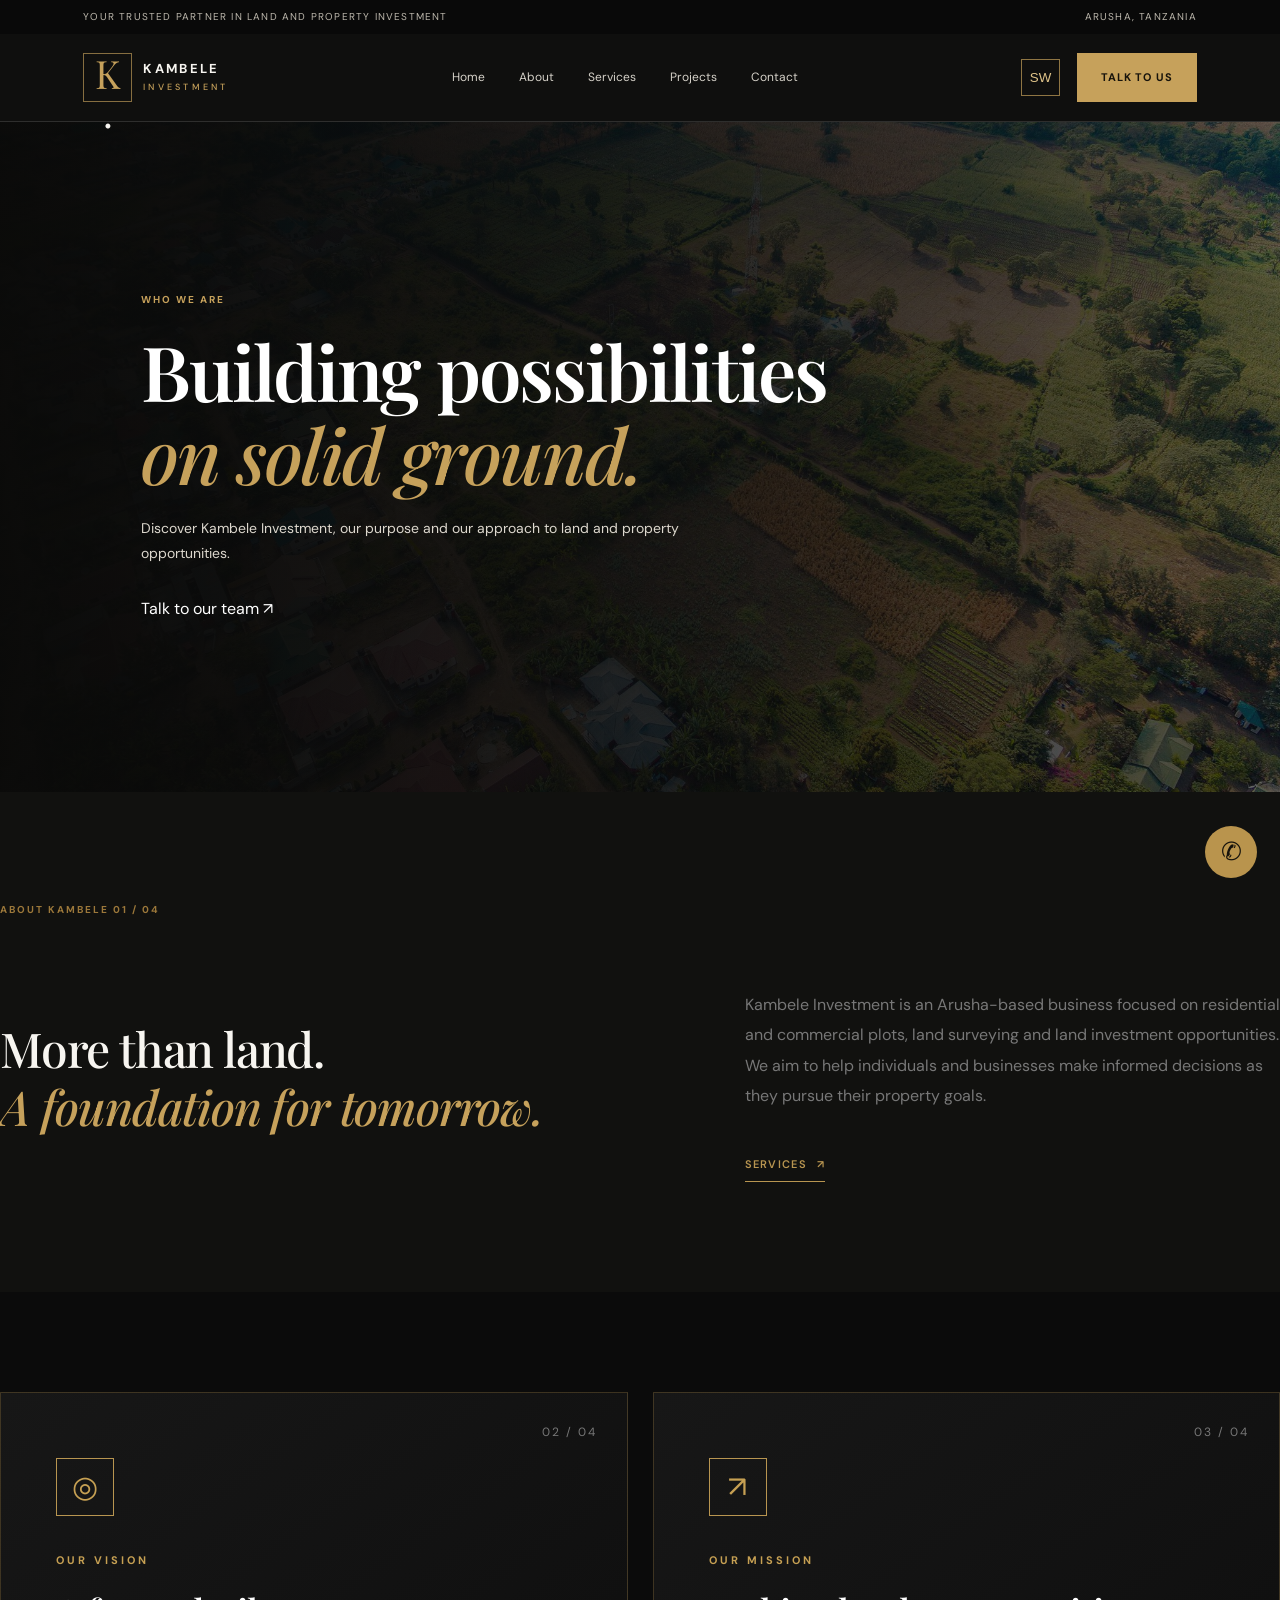
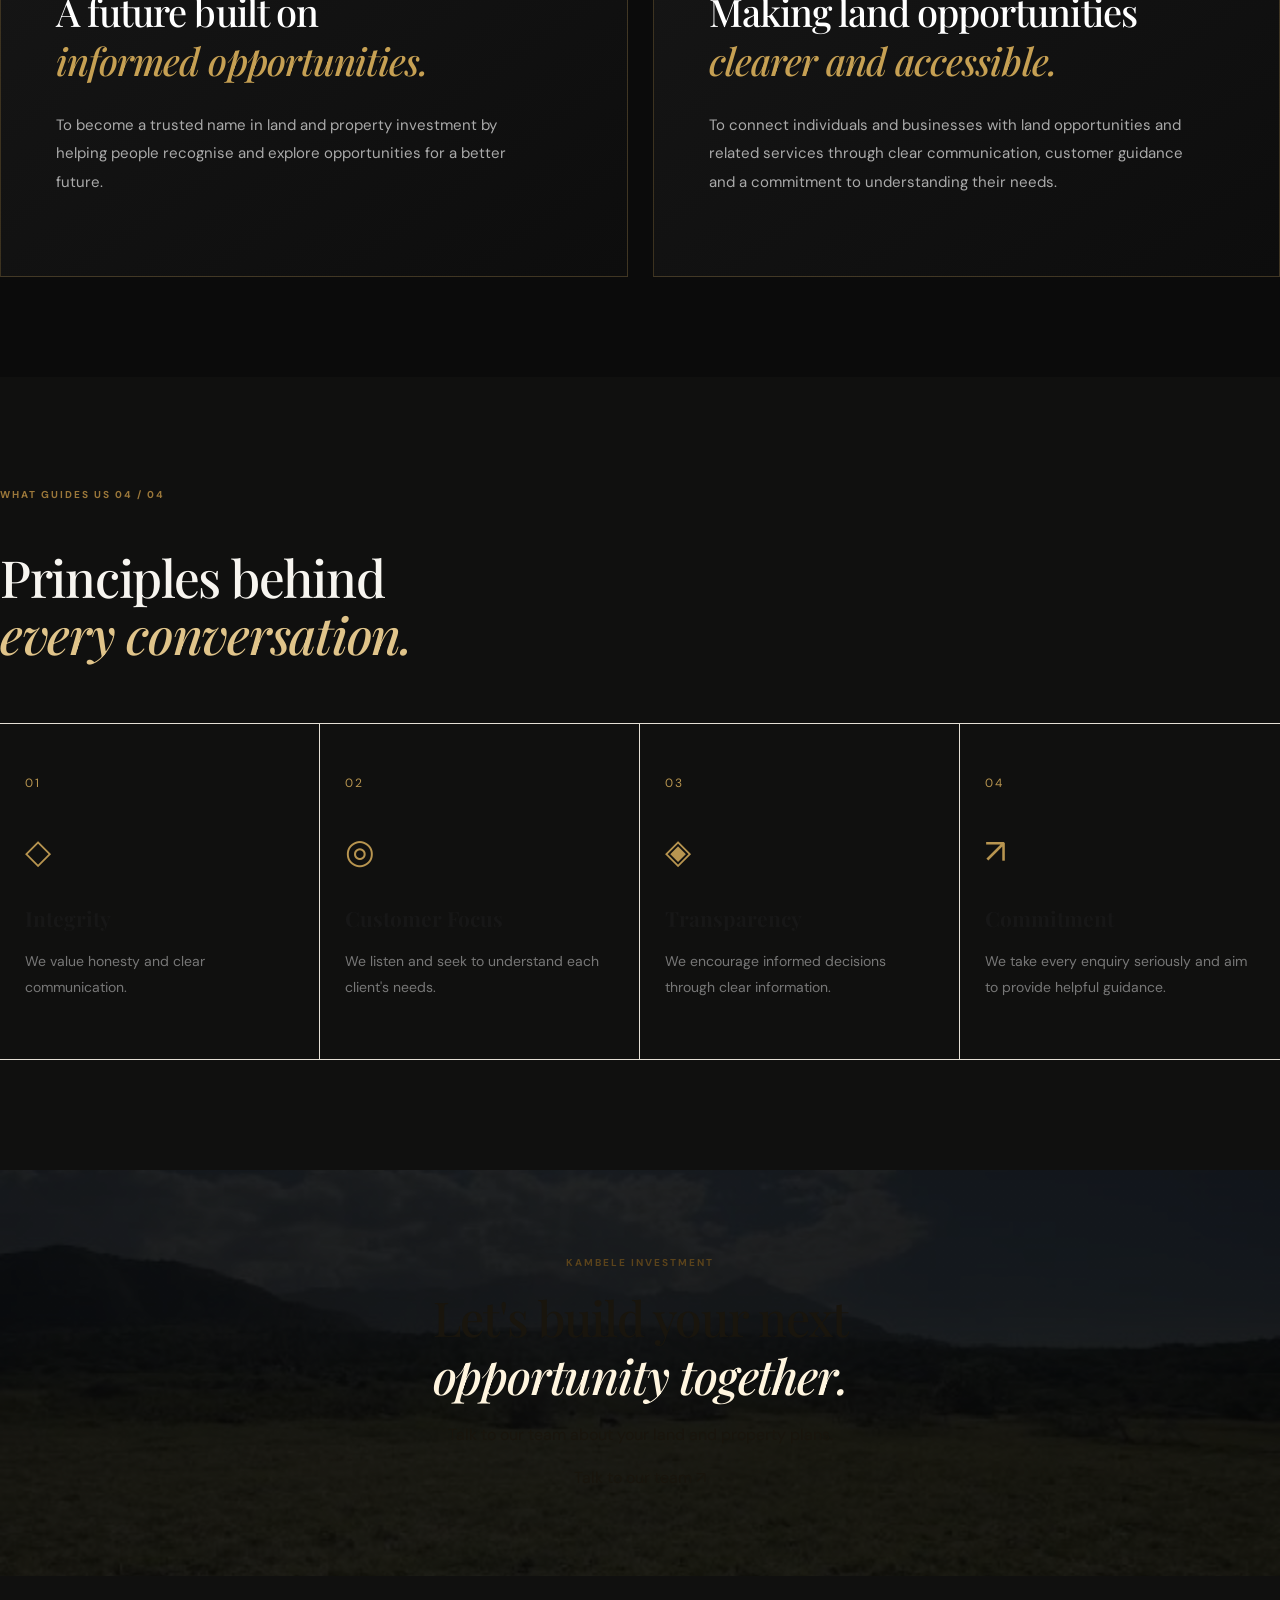
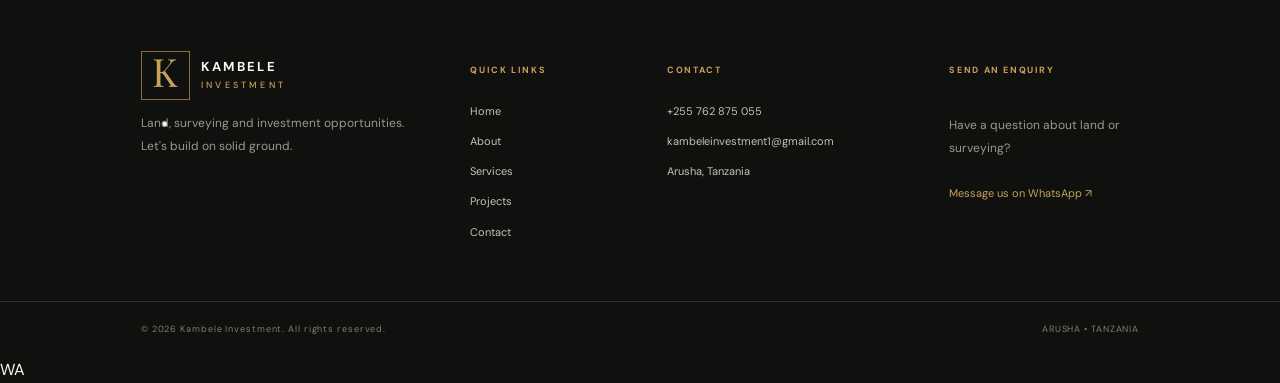
==== commit 39c611d7: "Update about.html" ====
--- a/about.html
+++ b/about.html
@@ -15,12 +15,6 @@
 </head>
 
 <body>
-
-  <!-- ANNOUNCEMENT -->
-  <div class="announcement">
-    <p data-i18n="announcement">Your trusted partner in land and property investment</p>
-  </div>
-
 
 <!-- ANNOUNCEMENT BAR -->
 <div class="announcement">
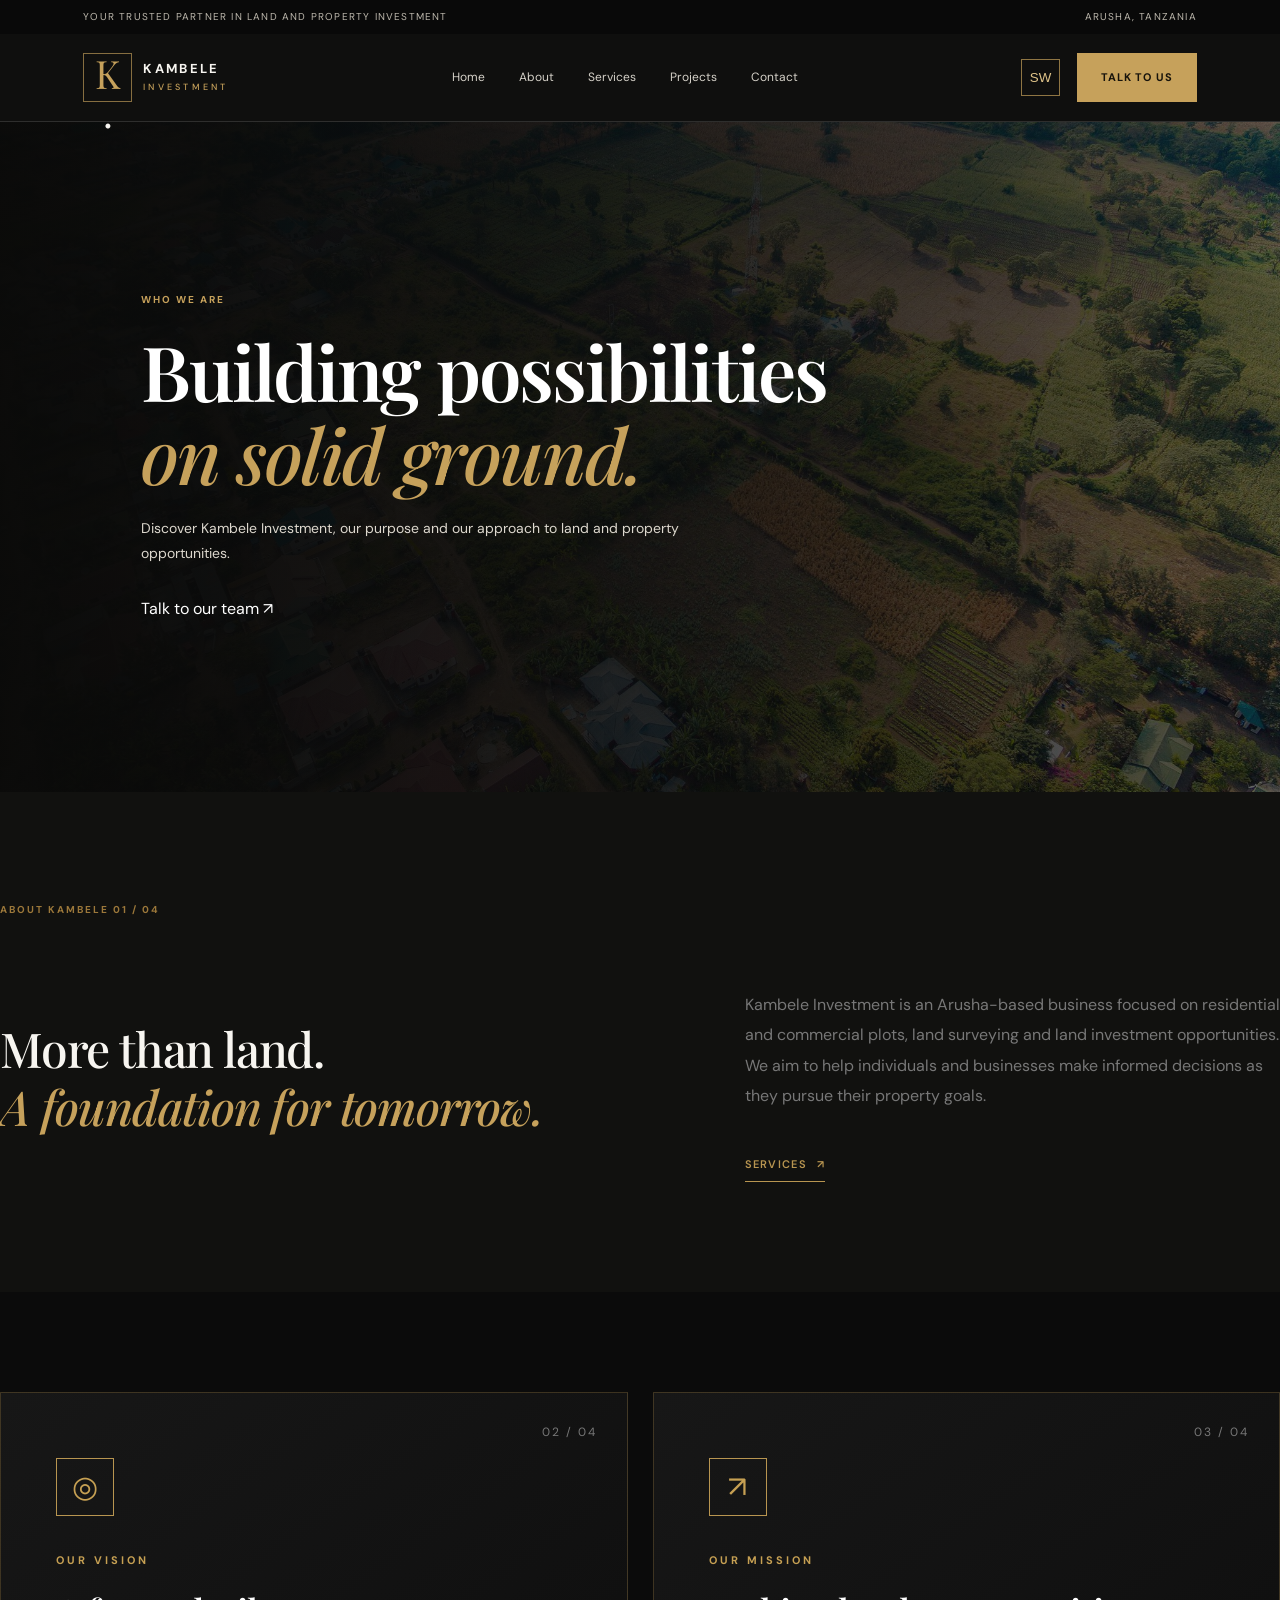
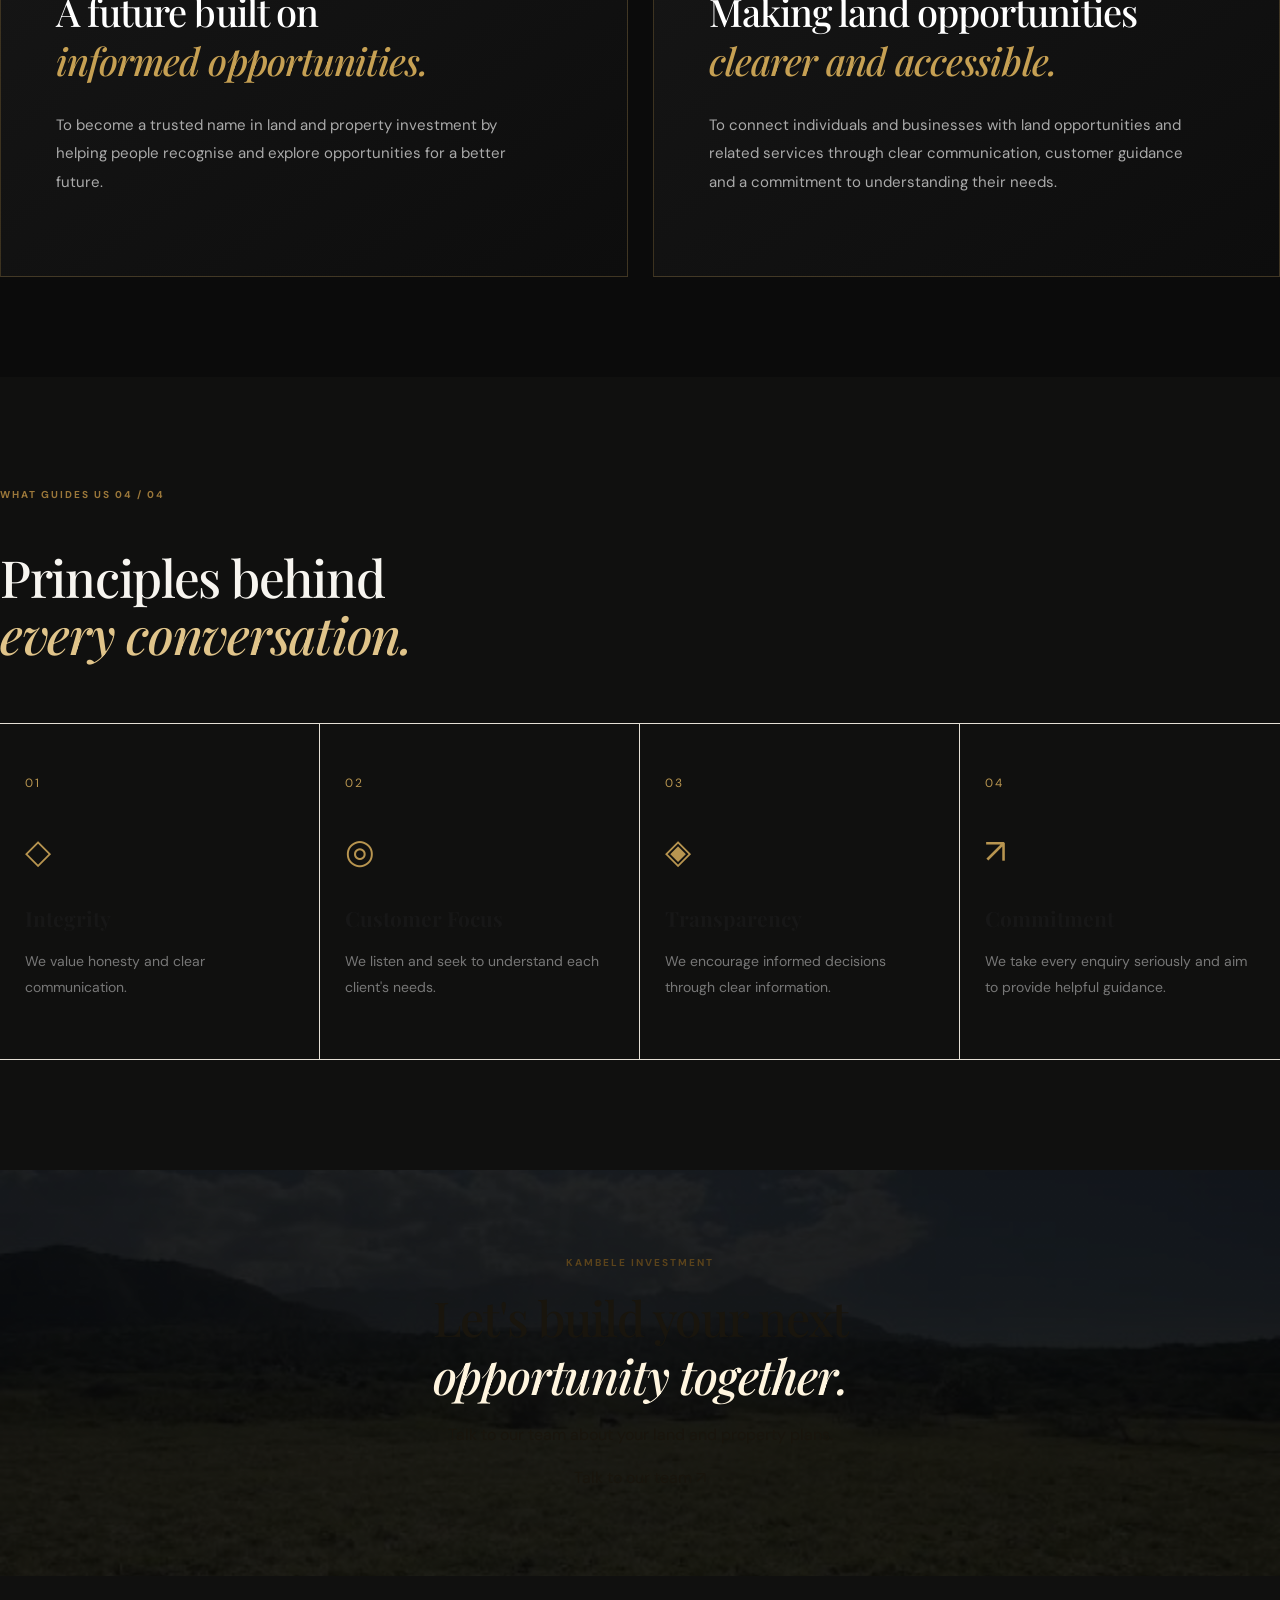
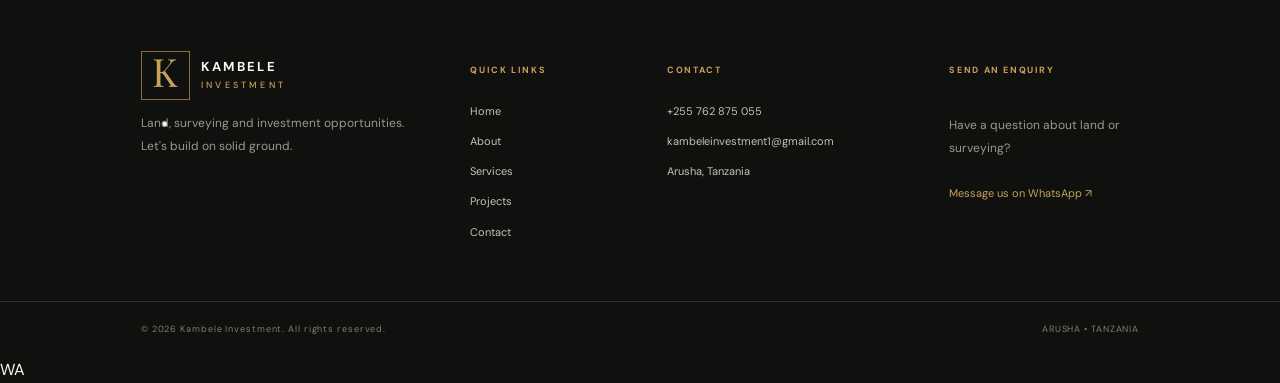
==== commit 067c853c: "Update about.html" ====
--- a/about.html
+++ b/about.html
@@ -318,18 +318,7 @@
 
 </footer>
 
-<!-- FLOATING WHATSAPP -->
-<a class="floating-whatsapp"
-   href="https://wa.me/255762875055"
-   target="_blank"
-   rel="noopener"
-   aria-label="WhatsApp">
-  ✆
-</a>
-
-
-
-  <!-- FLOATING WHATSAPP -->
+ <!-- FLOATING WHATSAPP -->
   <a href="https://wa.me/255762875055" class="whatsapp-float" target="_blank" rel="noopener" aria-label="Chat on WhatsApp">
     <span>WA</span>
   </a>
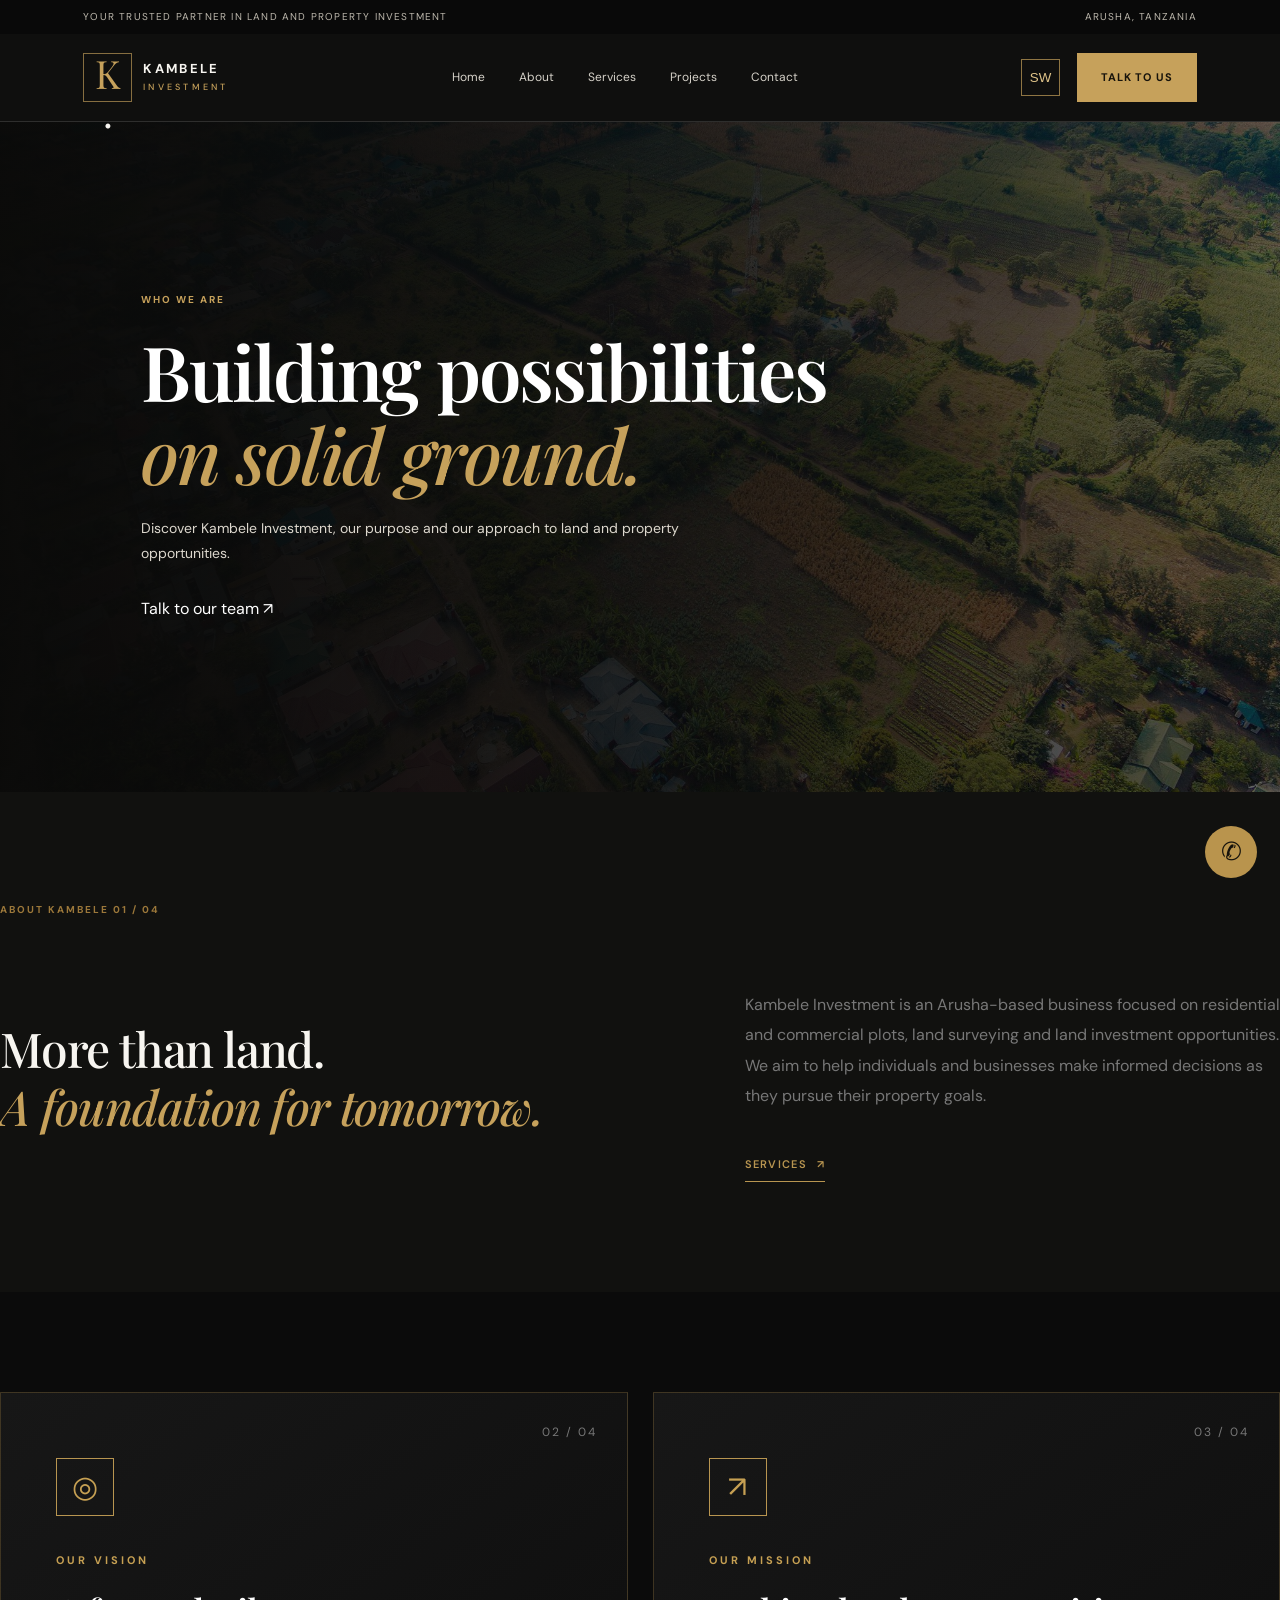
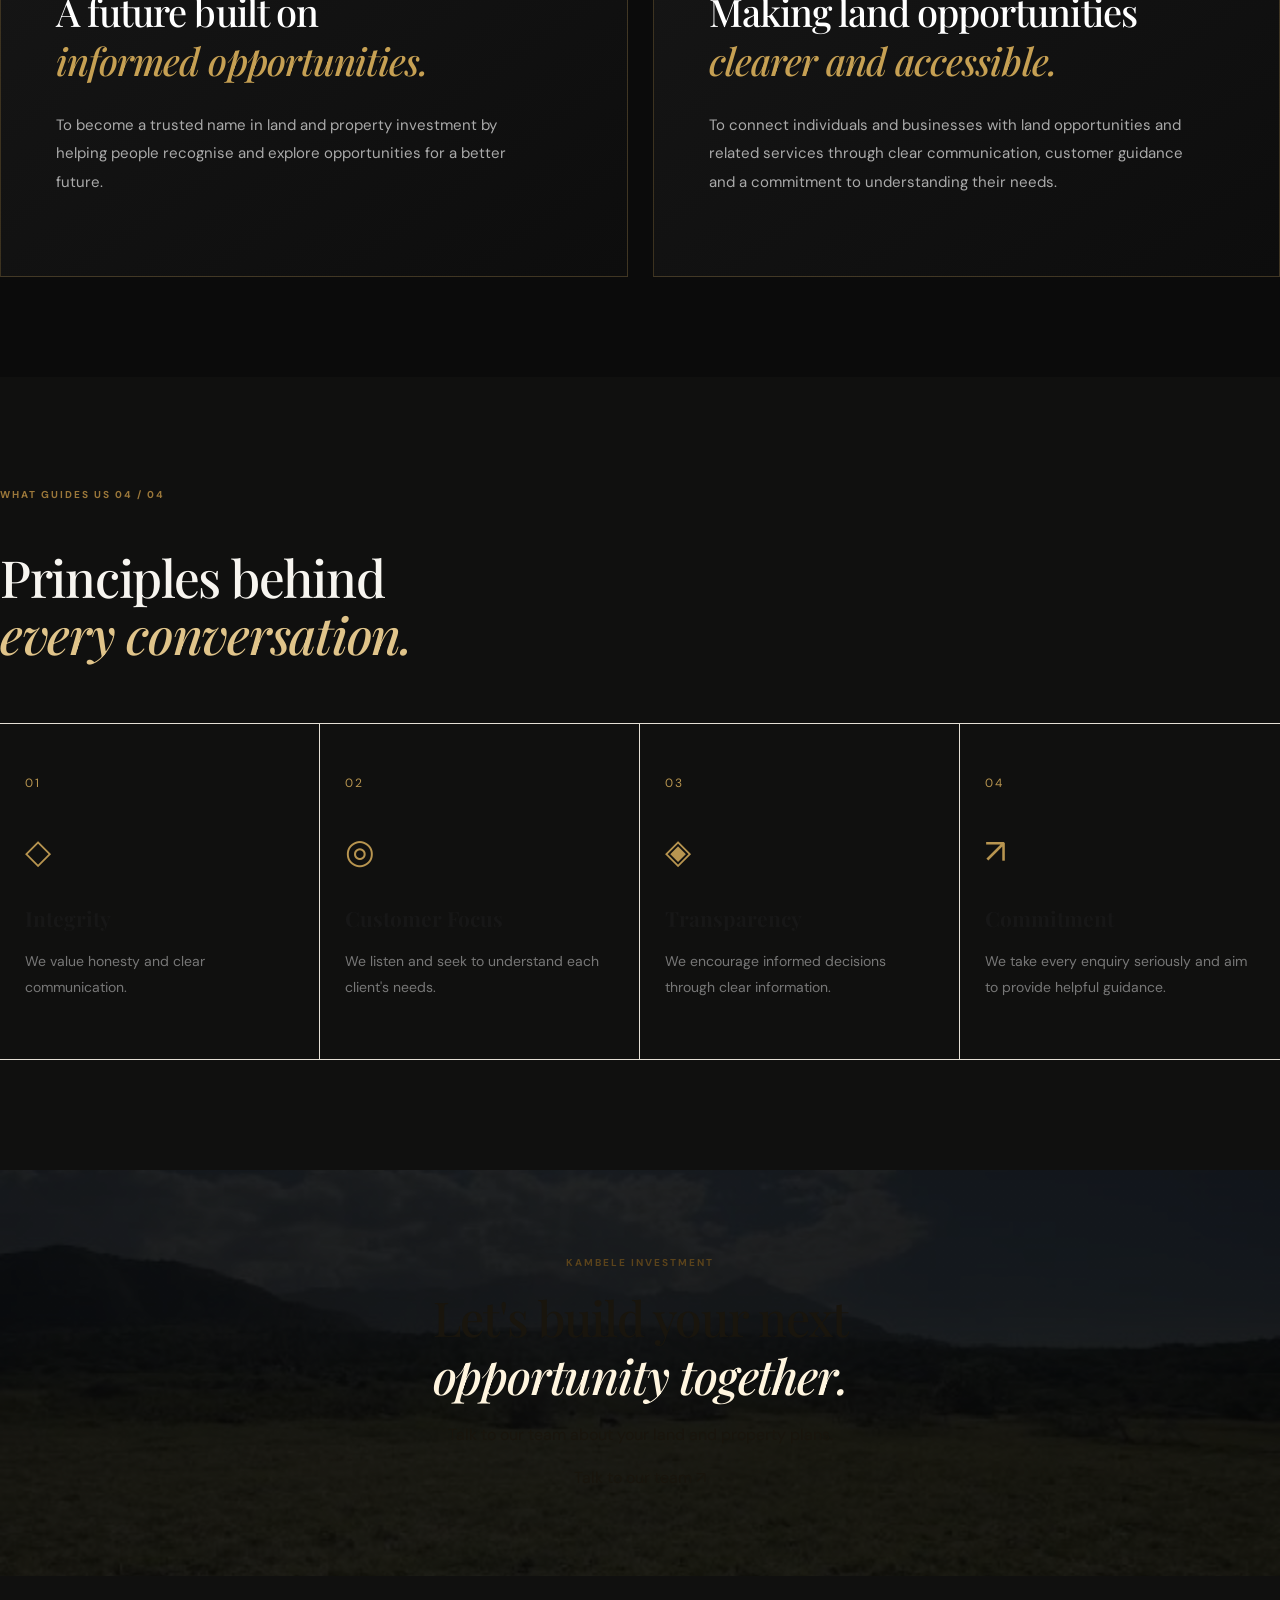
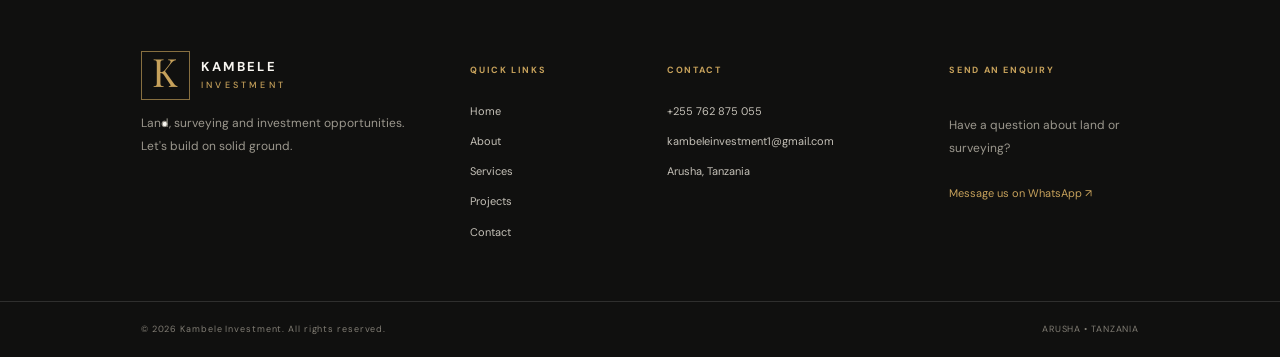
==== commit 20108850: "Update about.html" ====
--- a/about.html
+++ b/about.html
@@ -318,12 +318,17 @@
 
 </footer>
 
- <!-- FLOATING WHATSAPP -->
-  <a href="https://wa.me/255762875055" class="whatsapp-float" target="_blank" rel="noopener" aria-label="Chat on WhatsApp">
-    <span>WA</span>
-  </a>
-
-  <script src="script.js"></script>
+<!-- FLOATING WHATSAPP -->
+
+<a class="floating-whatsapp"
+   href="https://wa.me/255762875055"
+   target="_blank"
+   rel="noopener"
+   aria-label="WhatsApp">
+  ✆
+</a>
+
+<script src="script.js"></script>
 
 </body>
 </html>
